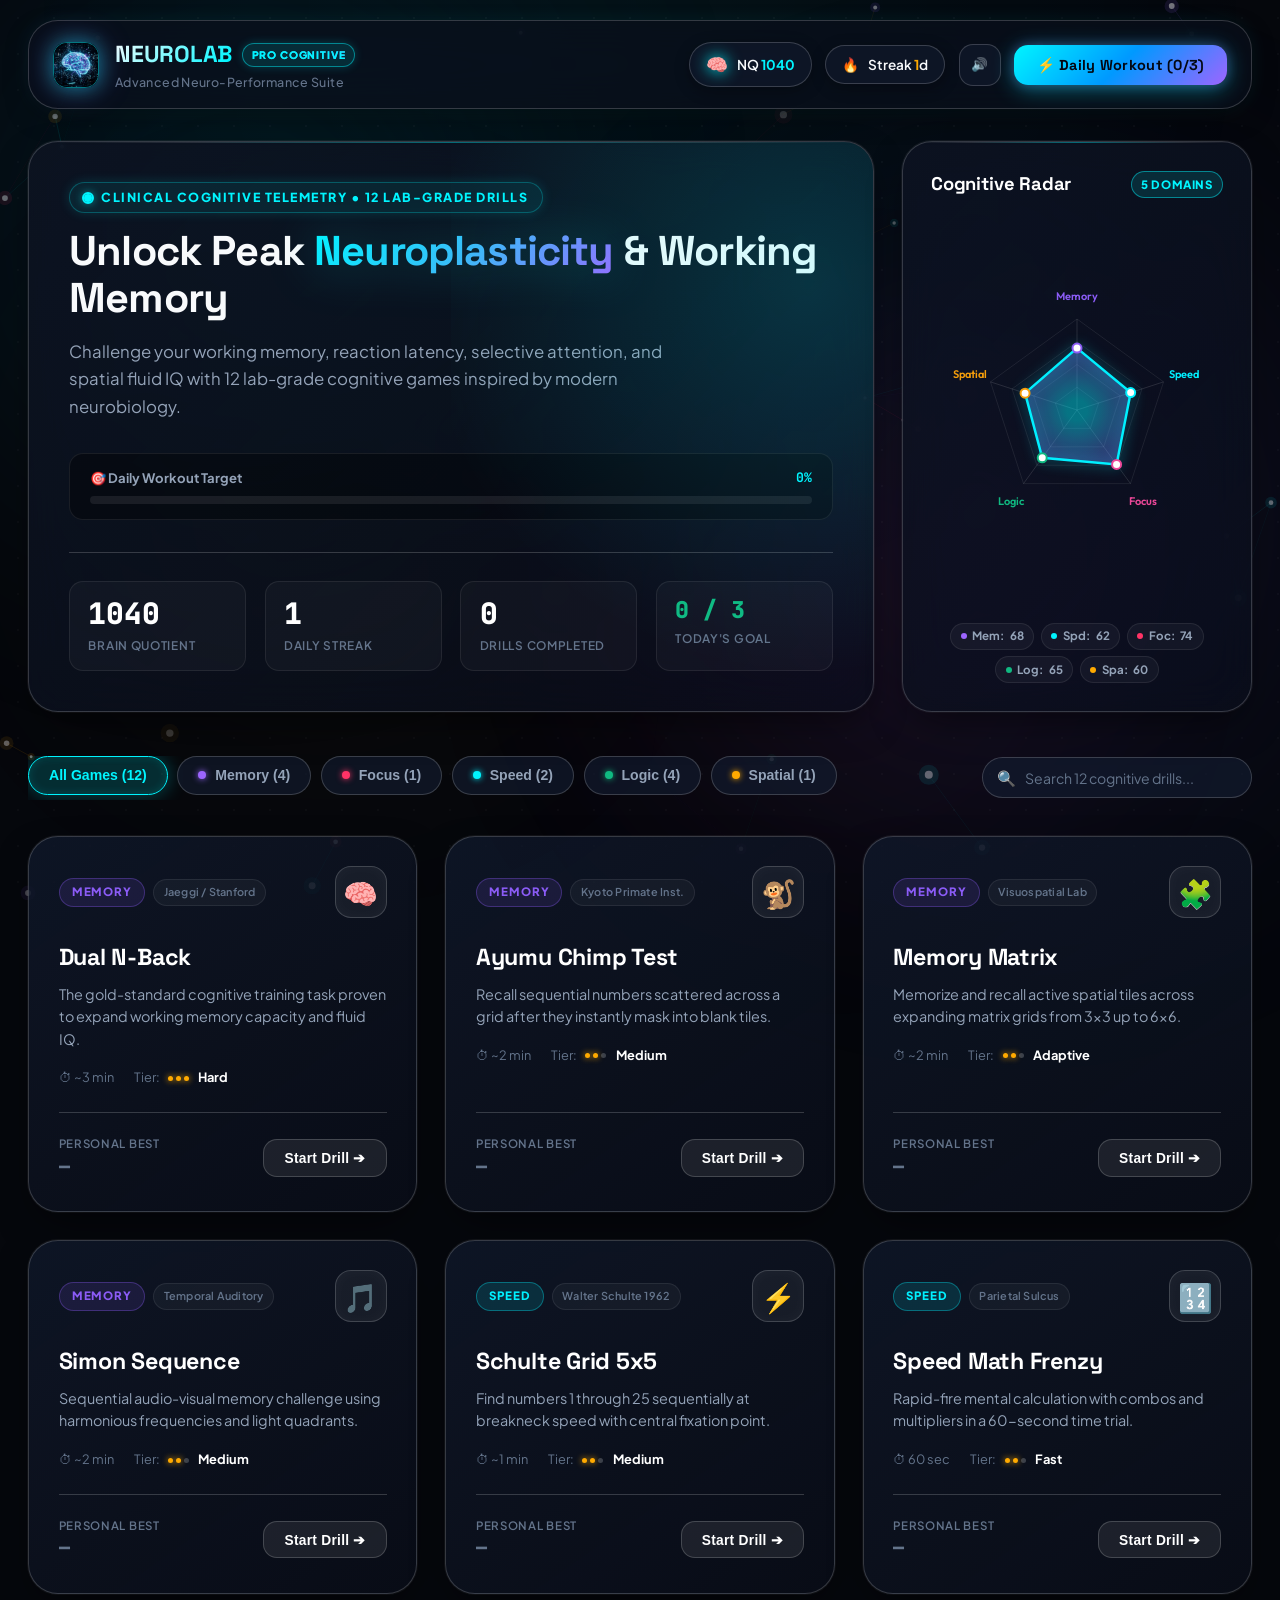
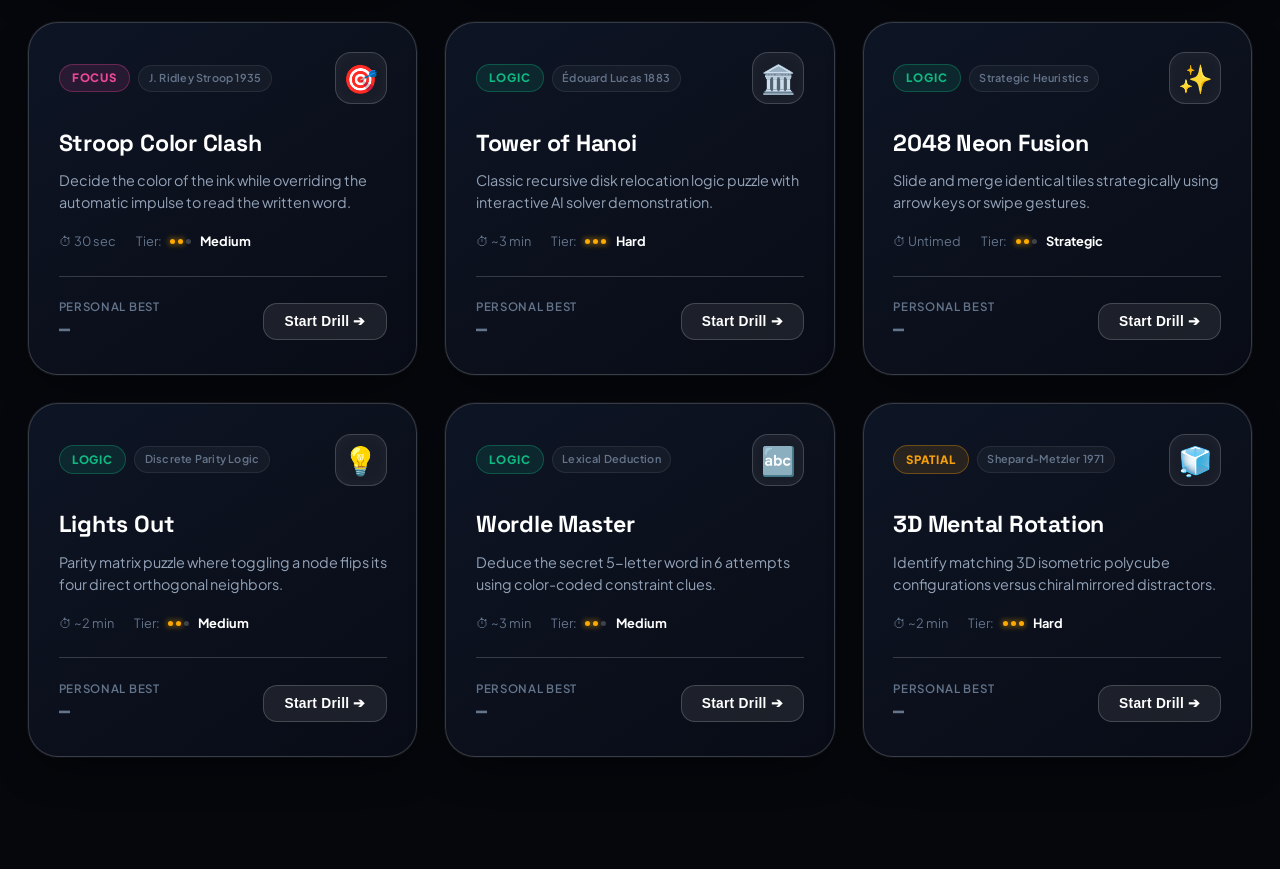
==== index.html @ 2b4da5f7 "Initial commit: NeuroLab Games cognitive training suite Static HTML/CSS/JS suite of 12 lab-grade bra" ====
<!DOCTYPE html>
<html lang="en">
<head>
  <meta charset="UTF-8">
  <meta name="viewport" content="width=device-width, initial-scale=1.0">
  <title>NEUROLAB - Elite Brain Games & Cognitive Training Suite</title>
  <meta name="description" content="Master your cognitive potential with 12 scientifically grounded brain training games: Dual N-Back, Ayumu Chimp Test, Stroop Clash, 2048, Schulte Grid, and 3D Mental Rotation.">
  <meta name="theme-color" content="#05070c">

  <!-- Favicon -->
  <link rel="icon" type="image/jpeg" href="assets/brain-logo.jpg">

  <!-- Google Fonts: Plus Jakarta Sans, Outfit, Space Grotesk, Syne, JetBrains Mono -->
  <link rel="preconnect" href="https://fonts.googleapis.com">
  <link rel="preconnect" href="https://fonts.gstatic.com" crossorigin>
  <link href="https://fonts.googleapis.com/css2?family=JetBrains+Mono:wght@400;500;600;700;800&family=Outfit:wght@300;400;500;600;700;800;900&family=Plus+Jakarta+Sans:wght@300;400;500;600;700;800&family=Space+Grotesk:wght@400;500;600;700;800&family=Syne:wght@700;800&display=swap" rel="stylesheet">

  <!-- Core Stylesheets -->
  <link rel="stylesheet" href="css/main.css">
  <link rel="stylesheet" href="css/components.css">
  <link rel="stylesheet" href="css/games.css">
</head>
<body>

  <!-- Cyber Perspective Grid Texture -->
  <div class="cyber-grid-overlay"></div>

  <!-- Ambient Synaptic Background -->
  <canvas id="particles-canvas"></canvas>
  <div class="ambient-glow ambient-glow-1"></div>
  <div class="ambient-glow ambient-glow-2"></div>
  <div class="ambient-glow ambient-glow-3"></div>
  <div class="ambient-glow ambient-glow-4"></div>

  <!-- Confetti Victory Layer -->
  <canvas id="confetti-canvas"></canvas>

  <div class="app-container">
    <!-- Header -->
    <header class="site-header">
      <div class="brand">
        <div class="brand-logo-wrap">
          <img src="assets/brain-logo.jpg" alt="NeuroLab Logo" class="brand-logo-img">
        </div>
        <div class="brand-text-wrap">
          <div class="brand-title">
            NEUROLAB
            <span class="brand-badge">PRO COGNITIVE</span>
          </div>
          <span class="brand-tagline">Advanced Neuro-Performance Suite</span>
        </div>
      </div>

      <div class="header-actions">
        <div class="header-stat-pill" title="Neuro Quotient (Estimated Cognitive Index)">
          <span class="stat-icon-glow">🧠</span>
          <span>NQ <strong id="header-nq" style="color:var(--cyan-primary)">1040</strong></span>
        </div>

        <div class="header-stat-pill" title="Daily Training Streak">
          <span>🔥</span>
          <span>Streak <strong id="header-streak" style="color:var(--amber-primary)">1</strong>d</span>
        </div>

        <button class="btn-icon" id="btn-sound-toggle" title="Toggle Sound (Mute/Unmute)">
          <span id="sound-icon-glyph">🔊</span>
        </button>

        <button class="btn-primary" id="btn-daily-workout">
          <span>⚡ Daily Workout</span>
        </button>
      </div>
    </header>

    <!-- Main Hero & Cognitive Dashboard -->
    <section class="hero-dashboard" id="hero-section">
      <div class="glass-panel hero-welcome-card">
        <div>
          <div class="hero-kicker">
            <span class="hero-kicker-dot"></span>
            <span>CLINICAL COGNITIVE TELEMETRY • 12 LAB-GRADE DRILLS</span>
          </div>
          <h1 class="hero-title">
            Unlock Peak <span>Neuroplasticity</span> & Working Memory
          </h1>
          <p class="hero-desc">
            Challenge your working memory, reaction latency, selective attention, and spatial fluid IQ with 12 lab-grade cognitive games inspired by modern neurobiology.
          </p>

          <!-- Daily Goal Progress Gauge -->
          <div class="hero-goal-bar-wrap">
            <div class="hero-goal-bar-header">
              <span style="color:var(--text-secondary); display:flex; align-items:center; gap:0.4rem;">
                <span>🎯 Daily Workout Target</span>
              </span>
              <span id="hero-goal-pct" style="color:var(--cyan-primary); font-family:var(--font-mono);">0%</span>
            </div>
            <div class="hero-goal-bar-track">
              <div class="hero-goal-bar-fill" id="hero-goal-bar-fill"></div>
            </div>
          </div>
        </div>

        <div class="hero-stats-row">
          <div class="hero-stat-item">
            <span class="hero-stat-num" id="hero-nq">1040</span>
            <span class="hero-stat-label">Brain Quotient</span>
          </div>
          <div class="hero-stat-item">
            <span class="hero-stat-num" id="hero-streak">1 <span style="font-size:1.1rem; color:var(--amber-primary)">🔥</span></span>
            <span class="hero-stat-label">Daily Streak</span>
          </div>
          <div class="hero-stat-item">
            <span class="hero-stat-num" id="hero-games-played">0</span>
            <span class="hero-stat-label">Drills Completed</span>
          </div>
          <div class="hero-stat-item">
            <span class="hero-stat-num" id="hero-daily-progress" style="font-size:1.45rem; color:var(--emerald-primary);">0 / 3</span>
            <span class="hero-stat-label">Today's Goal</span>
          </div>
        </div>
      </div>

      <!-- Radar Chart Card -->
      <div class="glass-panel radar-card">
        <div class="radar-header">
          <span class="radar-title">Cognitive Radar</span>
          <span class="radar-badge">5 DOMAINS</span>
        </div>
        <div class="radar-canvas-wrap">
          <canvas id="brain-radar-chart"></canvas>
        </div>
        <div class="radar-chips-row">
          <span class="radar-chip" title="Working Memory"><span class="radar-chip-dot" style="background:var(--cat-memory)"></span>Mem: <strong id="chip-val-memory">60</strong></span>
          <span class="radar-chip" title="Processing Speed"><span class="radar-chip-dot" style="background:var(--cat-speed)"></span>Spd: <strong id="chip-val-speed">60</strong></span>
          <span class="radar-chip" title="Executive Focus"><span class="radar-chip-dot" style="background:var(--cat-focus)"></span>Foc: <strong id="chip-val-focus">60</strong></span>
          <span class="radar-chip" title="Problem Solving"><span class="radar-chip-dot" style="background:var(--cat-logic)"></span>Log: <strong id="chip-val-logic">60</strong></span>
          <span class="radar-chip" title="3D Spatial IQ"><span class="radar-chip-dot" style="background:var(--cat-spatial)"></span>Spa: <strong id="chip-val-spatial">60</strong></span>
        </div>
      </div>
    </section>

    <!-- Category Filter Tabs & Search Bar -->
    <section class="filter-section" id="filter-section">
      <div class="category-tabs">
        <button class="tab-btn active" data-category="all">
          <span>All Games (12)</span>
        </button>
        <button class="tab-btn" data-category="memory">
          <span class="tab-dot memory"></span>
          <span>Memory (4)</span>
        </button>
        <button class="tab-btn" data-category="focus">
          <span class="tab-dot focus"></span>
          <span>Focus (1)</span>
        </button>
        <button class="tab-btn" data-category="speed">
          <span class="tab-dot speed"></span>
          <span>Speed (2)</span>
        </button>
        <button class="tab-btn" data-category="logic">
          <span class="tab-dot logic"></span>
          <span>Logic (4)</span>
        </button>
        <button class="tab-btn" data-category="spatial">
          <span class="tab-dot spatial"></span>
          <span>Spatial (1)</span>
        </button>
      </div>

      <!-- Instant Search Filter -->
      <div class="search-box-wrap">
        <span class="search-icon-svg">🔍</span>
        <input type="text" id="game-search-input" class="search-input" placeholder="Search 12 cognitive drills..." autocomplete="off">
        <button id="search-clear-btn" class="search-clear-btn" title="Clear Search">✕</button>
      </div>
    </section>

    <!-- Games Grid Catalog Section -->
    <main class="catalog-section" id="catalog-section">
      <div class="games-grid" id="games-grid">
        <!-- Rendered dynamically by app.js -->
      </div>
    </main>

    <!-- Game Arena (Active Play Stage) -->
    <section class="game-arena" id="game-arena">
      <div class="arena-hud">
        <div class="arena-hud-left">
          <button class="btn-arena-hub" id="btn-arena-exit" title="Return to Games Catalog">
            ❮ Hub
          </button>
          <div class="arena-game-info">
            <h2 class="arena-game-title" id="arena-game-title">Game Title</h2>
            <span class="arena-game-cat" id="arena-game-cat">Category</span>
          </div>
        </div>

        <div class="arena-hud-center">
          <div class="hud-stat-box">
            <span class="hud-stat-label">Personal Best</span>
            <span class="hud-stat-val" id="arena-high-score">—</span>
          </div>
        </div>

        <div class="arena-hud-right">
          <button class="btn-icon" id="btn-arena-rules" title="Game Rules & Neuroscience">
            ℹ️
          </button>
          <button class="btn-icon" id="btn-arena-restart" title="Restart Game">
            🔄
          </button>
        </div>
      </div>

      <!-- Interactive Arena Stage Container -->
      <div class="arena-stage" id="arena-stage">
        <!-- Dynamic game engine mounts here -->
      </div>
    </section>
  </div>

  <!-- Rules / Tutorial Modal -->
  <div class="modal-overlay" id="rules-modal">
    <div class="modal-card">
      <button class="modal-close-btn" id="btn-close-rules">✕</button>
      <div class="modal-header">
        <h3 class="modal-title" id="rules-modal-title">Game Instructions</h3>
      </div>
      <div class="modal-body" id="rules-modal-body">
        <!-- Dynamic content inserted by app.js -->
      </div>
      <div class="modal-footer">
        <button class="btn-primary" id="btn-rules-start">Start Drill ➔</button>
      </div>
    </div>
  </div>

  <!-- Victory / Game Summary Modal -->
  <div class="modal-overlay" id="summary-modal">
    <div class="modal-card" style="text-align:center;">
      <div class="modal-header">
        <div style="font-size:3rem; margin-bottom:0.5rem;" id="summary-badge-icon">🎉</div>
        <h3 class="modal-title" id="summary-title">Drill Completed</h3>
        <div id="summary-new-record" style="display:none; color:var(--amber-primary); font-weight:800; font-size:0.95rem; margin-top:0.25rem;">
          🌟 NEW PERSONAL BEST!
        </div>
      </div>

      <div class="modal-body">
        <div style="display:flex; justify-content:center; align-items:baseline; gap:0.5rem; margin:1.5rem 0 0.5rem 0;">
          <span style="font-size:1.1rem; color:var(--text-muted);">Score:</span>
          <span style="font-family:var(--font-mono); font-size:3.2rem; font-weight:800; color:#ffffff;" id="summary-score">0</span>
        </div>
        <div style="font-family:var(--font-display); font-size:1.25rem; color:var(--cyan-primary); font-weight:800; margin-bottom:0.5rem;" id="summary-accuracy">
          100%
        </div>
        <p id="summary-details" style="color:var(--text-secondary); font-size:0.92rem; margin-bottom:1.25rem;"></p>
        <div id="summary-nq-change" style="font-size:0.92rem; color:var(--emerald-primary); font-weight:700;">
          Current NQ: 1040
        </div>
      </div>

      <div class="modal-footer" style="justify-content:center; gap:1.25rem;">
        <button class="btn-secondary" id="btn-summary-replay">Play Again</button>
        <button class="btn-primary" id="btn-summary-next">Back to Hub ➔</button>
      </div>
    </div>
  </div>

  <!-- Toast Notification Layer -->
  <div id="toast-container"></div>

  <!-- Single High Performance Bundle (Audio, Confetti, State, Radar, Particles, 12 Games, App) -->
  <script src="js/neurolab.bundle.js"></script>
</body>
</html>
---- css/main.css ----
/* ==========================================================================
   NEUROLAB - Elite Cognitive Training Suite
   Design System & Core Foundations — Next-Gen Cyber-Bioluminescent Edition
   ========================================================================== */

@import url('https://fonts.googleapis.com/css2?family=Plus+Jakarta+Sans:wght@300;400;500;600;700;800&family=Outfit:wght@300;400;500;600;700;800;900&family=Space+Grotesk:wght@400;500;600;700;800&family=Syne:wght@700;800&family=JetBrains+Mono:wght@400;500;600;700&display=swap');

:root {
  /* Color Palette - Ultra-Deep Obsidian & High-Chroma Bioluminescent Accents */
  --bg-primary: #05070c;
  --bg-secondary: #0a0e17;
  --bg-tertiary: #101624;
  --bg-surface: rgba(13, 19, 33, 0.72);
  --bg-surface-elevated: rgba(19, 28, 48, 0.82);
  --bg-glass: rgba(10, 15, 26, 0.65);
  
  /* Specular & Glass Borders */
  --border-glass: rgba(255, 255, 255, 0.08);
  --border-glass-bright: rgba(255, 255, 255, 0.18);
  --border-glow: rgba(0, 245, 255, 0.35);

  /* Jewel Cognitive Tones */
  --cyan-primary: #00f5ff;
  --cyan-deep: #0088cc;
  --cyan-glow: rgba(0, 245, 255, 0.45);
  --cyan-soft: rgba(0, 245, 255, 0.12);

  --violet-primary: #9d65ff;
  --violet-deep: #6366f1;
  --violet-glow: rgba(157, 101, 255, 0.45);
  --violet-soft: rgba(157, 101, 255, 0.12);

  --emerald-primary: #10b981;
  --emerald-deep: #059669;
  --emerald-glow: rgba(16, 185, 129, 0.45);
  --emerald-soft: rgba(16, 185, 129, 0.12);

  --amber-primary: #ffaa00;
  --amber-deep: #d97706;
  --amber-glow: rgba(255, 170, 0, 0.45);
  --amber-soft: rgba(255, 170, 0, 0.12);

  --rose-primary: #ff3366;
  --rose-deep: #e11d48;
  --rose-glow: rgba(255, 51, 102, 0.45);
  --rose-soft: rgba(255, 51, 102, 0.12);

  --crimson-alert: #ef4444;

  /* Cognitive Categories */
  --cat-memory: #9d65ff;
  --cat-speed: #00f5ff;
  --cat-focus: #ff3366;
  --cat-logic: #10b981;
  --cat-spatial: #ffaa00;

  /* Typography */
  --font-main: 'Plus Jakarta Sans', 'Outfit', -apple-system, BlinkMacSystemFont, sans-serif;
  --font-display: 'Space Grotesk', 'Syne', sans-serif;
  --font-accent: 'Syne', sans-serif;
  --font-mono: 'JetBrains Mono', 'SF Mono', monospace;

  /* Text Colors */
  --text-primary: #f8fafc;
  --text-secondary: #94a3b8;
  --text-muted: #64748b;
  --text-highlight: #ffffff;

  /* Multi-Layer Shadows & Radial Radiance */
  --glow-cyan: 0 0 35px rgba(0, 245, 255, 0.35);
  --glow-violet: 0 0 35px rgba(157, 101, 255, 0.35);
  --glow-rose: 0 0 35px rgba(255, 51, 102, 0.35);
  --shadow-card: 0 16px 40px -12px rgba(0, 0, 0, 0.6), 0 0 0 1px rgba(255, 255, 255, 0.06);
  --shadow-elevated: 0 24px 60px -15px rgba(0, 0, 0, 0.75), 0 0 0 1px rgba(255, 255, 255, 0.1);

  /* Radii */
  --radius-sm: 8px;
  --radius-md: 14px;
  --radius-lg: 22px;
  --radius-xl: 30px;
  --radius-full: 9999px;

  /* Transitions */
  --transition-fast: 0.16s cubic-bezier(0.4, 0, 0.2, 1);
  --transition-smooth: 0.28s cubic-bezier(0.16, 1, 0.3, 1);
  --transition-bounce: 0.4s cubic-bezier(0.34, 1.56, 0.64, 1);
}

/* Base Reset & Smooth Rendering */
*, *::before, *::after {
  box-sizing: border-box;
  margin: 0;
  padding: 0;
  -webkit-font-smoothing: antialiased;
  -moz-osx-font-smoothing: grayscale;
}

html, body {
  width: 100%;
  min-height: 100vh;
  background-color: var(--bg-primary);
  color: var(--text-primary);
  font-family: var(--font-main);
  overflow-x: hidden;
  line-height: 1.55;
  selection-background-color: var(--cyan-primary);
  selection-color: #05070c;
}

::selection {
  background: var(--cyan-primary);
  color: #05070c;
}

/* Cyber Perspective Grid Overlay */
.cyber-grid-overlay {
  position: fixed;
  top: 0;
  left: 0;
  width: 100vw;
  height: 100vh;
  pointer-events: none;
  z-index: 0;
  background-image: 
    radial-gradient(circle at 50% 0%, rgba(0, 245, 255, 0.06) 0%, transparent 60%),
    radial-gradient(circle, rgba(255, 255, 255, 0.035) 1px, transparent 1px);
  background-size: 100% 100%, 36px 36px;
  opacity: 0.85;
}

/* Background Synaptic Particle Canvas */
#particles-canvas {
  position: fixed;
  top: 0;
  left: 0;
  width: 100vw;
  height: 100vh;
  pointer-events: none;
  z-index: 0;
  opacity: 0.55;
}

/* Ambient Radial Glow Gradients with Floating Motion */
.ambient-glow {
  position: fixed;
  border-radius: 50%;
  filter: blur(140px);
  pointer-events: none;
  z-index: 0;
  opacity: 0.22;
  will-change: transform, opacity;
}

.ambient-glow-1 {
  top: -12%;
  left: -8%;
  width: 680px;
  height: 680px;
  background: radial-gradient(circle, var(--cyan-primary), rgba(0, 136, 204, 0.4) 40%, transparent 70%);
  animation: floatOrb1 20s ease-in-out infinite alternate;
}

.ambient-glow-2 {
  bottom: 0%;
  right: -8%;
  width: 750px;
  height: 750px;
  background: radial-gradient(circle, var(--violet-primary), rgba(99, 102, 241, 0.4) 40%, transparent 70%);
  animation: floatOrb2 24s ease-in-out infinite alternate;
}

.ambient-glow-3 {
  top: 40%;
  right: 15%;
  width: 500px;
  height: 500px;
  background: radial-gradient(circle, var(--rose-primary), transparent 70%);
  opacity: 0.14;
  animation: floatOrb3 18s ease-in-out infinite alternate;
}

.ambient-glow-4 {
  bottom: 15%;
  left: 5%;
  width: 520px;
  height: 520px;
  background: radial-gradient(circle, var(--amber-primary), transparent 70%);
  opacity: 0.12;
  animation: floatOrb4 22s ease-in-out infinite alternate;
}

@keyframes floatOrb1 {
  0% { transform: translate(0, 0) scale(1); }
  50% { transform: translate(60px, 40px) scale(1.1); }
  100% { transform: translate(-30px, 70px) scale(0.95); }
}

@keyframes floatOrb2 {
  0% { transform: translate(0, 0) scale(1); }
  50% { transform: translate(-70px, -50px) scale(1.08); }
  100% { transform: translate(40px, -30px) scale(0.92); }
}

@keyframes floatOrb3 {
  0% { transform: translate(0, 0) scale(0.9); }
  100% { transform: translate(-50px, 60px) scale(1.15); }
}

@keyframes floatOrb4 {
  0% { transform: translate(0, 0) scale(1.1); }
  100% { transform: translate(70px, -40px) scale(0.85); }
}

/* Glassmorphism Containers - Multi-layered depth */
.glass-panel {
  background: var(--bg-surface);
  backdrop-filter: blur(20px) saturate(190%);
  -webkit-backdrop-filter: blur(20px) saturate(190%);
  border: 1px solid var(--border-glass);
  box-shadow: var(--shadow-card);
  border-radius: var(--radius-lg);
  position: relative;
  overflow: hidden;
  transition: border-color var(--transition-smooth), box-shadow var(--transition-smooth);
}

.glass-panel::before {
  content: '';
  position: absolute;
  top: 0;
  left: 0;
  right: 0;
  height: 1px;
  background: linear-gradient(90deg, 
    transparent 0%, 
    rgba(255, 255, 255, 0.12) 20%, 
    rgba(0, 245, 255, 0.4) 50%, 
    rgba(255, 255, 255, 0.12) 80%, 
    transparent 100%
  );
  pointer-events: none;
}

/* Common Keyframe Animations */
@keyframes pulseGlow {
  0%, 100% {
    box-shadow: 0 0 15px rgba(0, 245, 255, 0.25), inset 0 0 8px rgba(0, 245, 255, 0.15);
  }
  50% {
    box-shadow: 0 0 35px rgba(0, 245, 255, 0.65), inset 0 0 16px rgba(0, 245, 255, 0.35);
  }
}

@keyframes floatGentle {
  0%, 100% { transform: translateY(0px); }
  50% { transform: translateY(-6px); }
}

@keyframes shakeError {
  0%, 100% { transform: translateX(0); }
  20%, 60% { transform: translateX(-8px); }
  40%, 80% { transform: translateX(8px); }
}

@keyframes scaleSuccess {
  0% { transform: scale(0.92); opacity: 0; }
  60% { transform: scale(1.04); }
  100% { transform: scale(1); opacity: 1; }
}

@keyframes holographicSweep {
  0% { transform: translateX(-150%) rotate(25deg); }
  100% { transform: translateX(250%) rotate(25deg); }
}

@keyframes beaconPing {
  0% { transform: scale(0.95); opacity: 0.8; }
  70% { transform: scale(2.2); opacity: 0; }
  100% { transform: scale(2.2); opacity: 0; }
}

/* Custom Cyber Scrollbar */
::-webkit-scrollbar {
  width: 8px;
  height: 8px;
}

::-webkit-scrollbar-track {
  background: var(--bg-primary);
}

::-webkit-scrollbar-thumb {
  background: rgba(255, 255, 255, 0.14);
  border-radius: var(--radius-full);
  border: 2px solid var(--bg-primary);
}

::-webkit-scrollbar-thumb:hover {
  background: var(--cyan-primary);
  box-shadow: 0 0 12px var(--cyan-primary);
}

/* Confetti Overlay Canvas */
#confetti-canvas {
  position: fixed;
  top: 0;
  left: 0;
  width: 100vw;
  height: 100vh;
  pointer-events: none;
  z-index: 9999;
}
---- css/components.css ----
/* ==========================================================================
   NEUROLAB - Components & Layout Architecture
   High-Aesthetic Cyber-Bioluminescent Glassmorphic Interface
   ========================================================================== */

/* App Container */
.app-container {
  position: relative;
  z-index: 1;
  max-width: 1440px;
  margin: 0 auto;
  padding: 1.25rem 1.75rem 3.5rem 1.75rem;
  display: flex;
  flex-direction: column;
  min-height: 100vh;
}

/* ==========================================================================
   HEADER & NAVIGATION
   ========================================================================== */
.site-header {
  display: flex;
  align-items: center;
  justify-content: space-between;
  padding: 1rem 1.5rem;
  margin-bottom: 2rem;
  border-radius: var(--radius-xl);
  background: rgba(10, 15, 26, 0.75);
  backdrop-filter: blur(24px) saturate(200%);
  -webkit-backdrop-filter: blur(24px) saturate(200%);
  border: 1px solid var(--border-glass-bright);
  box-shadow: 0 10px 30px -10px rgba(0, 0, 0, 0.7), 0 0 20px rgba(0, 245, 255, 0.08);
  position: sticky;
  top: 1rem;
  z-index: 100;
  transition: all var(--transition-smooth);
}

.brand {
  display: flex;
  align-items: center;
  gap: 1rem;
  text-decoration: none;
  cursor: pointer;
}

.brand-logo-wrap {
  position: relative;
  width: 46px;
  height: 46px;
  border-radius: 14px;
  overflow: hidden;
  border: 1px solid var(--cyan-glow);
  box-shadow: 0 0 20px var(--cyan-glow), 0 0 35px rgba(157, 101, 255, 0.3);
  flex-shrink: 0;
  transition: all var(--transition-smooth);
}

.brand-logo-img {
  width: 100%;
  height: 100%;
  object-fit: cover;
  transition: transform var(--transition-smooth);
}

.brand:hover .brand-logo-wrap {
  transform: scale(1.06) rotate(2deg);
  box-shadow: 0 0 28px var(--cyan-primary), 0 0 50px rgba(157, 101, 255, 0.5);
}

.brand:hover .brand-logo-img {
  transform: scale(1.12);
}

.brand-text-wrap {
  display: flex;
  flex-direction: column;
}

.brand-title {
  font-family: var(--font-display);
  font-size: 1.45rem;
  font-weight: 800;
  letter-spacing: -0.01em;
  background: linear-gradient(135deg, #ffffff 0%, var(--cyan-primary) 50%, var(--violet-primary) 100%);
  -webkit-background-clip: text;
  -webkit-text-fill-color: transparent;
  display: flex;
  align-items: center;
  gap: 0.6rem;
}

.brand-badge {
  font-family: var(--font-main);
  font-size: 0.65rem;
  padding: 0.2rem 0.55rem;
  border-radius: var(--radius-full);
  background: rgba(0, 245, 255, 0.12);
  color: var(--cyan-primary);
  border: 1px solid var(--cyan-glow);
  letter-spacing: 0.08em;
  font-weight: 800;
  text-transform: uppercase;
  -webkit-text-fill-color: var(--cyan-primary);
  box-shadow: 0 0 10px rgba(0, 245, 255, 0.2);
}

.brand-tagline {
  font-size: 0.78rem;
  color: var(--text-muted);
  font-weight: 500;
  letter-spacing: 0.03em;
}

/* Header Controls & Stats */
.header-actions {
  display: flex;
  align-items: center;
  gap: 0.85rem;
  flex-wrap: wrap;
}

.header-stat-pill {
  display: flex;
  align-items: center;
  gap: 0.55rem;
  padding: 0.5rem 1rem;
  background: rgba(19, 28, 48, 0.6);
  border: 1px solid var(--border-glass-bright);
  border-radius: var(--radius-full);
  font-size: 0.85rem;
  font-weight: 600;
  box-shadow: 0 4px 15px rgba(0, 0, 0, 0.3);
  transition: all var(--transition-fast);
}

.header-stat-pill:hover {
  background: rgba(26, 38, 66, 0.8);
  border-color: rgba(255, 255, 255, 0.25);
  transform: translateY(-1px);
}

.stat-icon-glow {
  font-size: 1.1rem;
  filter: drop-shadow(0 0 8px var(--cyan-primary));
}

.btn-icon {
  width: 42px;
  height: 42px;
  display: flex;
  align-items: center;
  justify-content: center;
  border-radius: var(--radius-md);
  background: rgba(19, 28, 48, 0.6);
  border: 1px solid var(--border-glass-bright);
  color: var(--text-primary);
  cursor: pointer;
  transition: all var(--transition-fast);
  position: relative;
  overflow: hidden;
}

.btn-icon:hover {
  background: rgba(26, 38, 66, 0.9);
  border-color: var(--cyan-primary);
  color: var(--cyan-primary);
  transform: translateY(-2px);
  box-shadow: 0 0 20px rgba(0, 245, 255, 0.3);
}

/* Primary CTA Button */
.btn-primary {
  display: inline-flex;
  align-items: center;
  gap: 0.6rem;
  padding: 0.68rem 1.4rem;
  background: linear-gradient(135deg, var(--cyan-primary) 0%, #0099ff 50%, var(--violet-primary) 100%);
  color: #030712;
  font-family: var(--font-display);
  font-weight: 800;
  font-size: 0.9rem;
  letter-spacing: 0.02em;
  border: none;
  border-radius: var(--radius-md);
  cursor: pointer;
  transition: all var(--transition-smooth);
  box-shadow: 0 4px 22px rgba(0, 245, 255, 0.4), 0 0 12px rgba(157, 101, 255, 0.3);
  position: relative;
  overflow: hidden;
}

.btn-primary::after {
  content: '';
  position: absolute;
  top: 0;
  left: 0;
  width: 100%;
  height: 100%;
  background: linear-gradient(105deg, transparent 20%, rgba(255, 255, 255, 0.35) 50%, transparent 80%);
  transform: translateX(-100%);
  transition: transform 0.6s ease;
}

.btn-primary:hover {
  transform: translateY(-2px);
  box-shadow: 0 8px 30px rgba(0, 245, 255, 0.65), 0 0 20px rgba(157, 101, 255, 0.45);
  filter: brightness(1.08);
}

.btn-primary:hover::after {
  transform: translateX(100%);
}

.btn-primary:active {
  transform: translateY(0);
}

.btn-secondary {
  display: inline-flex;
  align-items: center;
  gap: 0.6rem;
  padding: 0.65rem 1.3rem;
  background: rgba(22, 32, 54, 0.7);
  color: var(--text-primary);
  border: 1px solid var(--border-glass-bright);
  border-radius: var(--radius-md);
  font-family: var(--font-display);
  font-weight: 700;
  font-size: 0.88rem;
  cursor: pointer;
  transition: all var(--transition-fast);
}

.btn-secondary:hover {
  border-color: rgba(255, 255, 255, 0.35);
  background: rgba(35, 50, 82, 0.9);
  color: #ffffff;
  transform: translateY(-1px);
  box-shadow: 0 6px 20px rgba(0, 0, 0, 0.4);
}

/* ==========================================================================
   HERO & COGNITIVE DASHBOARD (COMMAND DECK)
   ========================================================================== */
.hero-dashboard {
  display: grid;
  grid-template-columns: 1fr 350px;
  gap: 1.75rem;
  margin-bottom: 2.75rem;
}

@media (max-width: 1024px) {
  .hero-dashboard {
    grid-template-columns: 1fr;
  }
}

.hero-welcome-card {
  padding: 2.5rem;
  display: flex;
  flex-direction: column;
  justify-content: space-between;
  background: linear-gradient(135deg, rgba(13, 19, 33, 0.88) 0%, rgba(10, 14, 26, 0.7) 100%);
  position: relative;
  border-radius: var(--radius-xl);
  border: 1px solid var(--border-glass-bright);
}

.hero-welcome-card::after {
  content: '';
  position: absolute;
  top: 0;
  right: 0;
  bottom: 0;
  width: 50%;
  background: radial-gradient(circle at 85% 25%, rgba(0, 245, 255, 0.16), transparent 70%);
  pointer-events: none;
}

.hero-kicker {
  display: inline-flex;
  align-items: center;
  gap: 0.6rem;
  font-size: 0.78rem;
  text-transform: uppercase;
  letter-spacing: 0.12em;
  color: var(--cyan-primary);
  font-weight: 800;
  margin-bottom: 0.85rem;
  padding: 0.3rem 0.85rem;
  border-radius: var(--radius-full);
  background: rgba(0, 245, 255, 0.08);
  border: 1px solid rgba(0, 245, 255, 0.25);
  box-shadow: 0 0 12px rgba(0, 245, 255, 0.15);
}

.hero-kicker-dot {
  width: 8px;
  height: 8px;
  border-radius: 50%;
  background: var(--cyan-primary);
  box-shadow: 0 0 10px var(--cyan-primary);
  position: relative;
}

.hero-kicker-dot::after {
  content: '';
  position: absolute;
  top: -2px;
  left: -2px;
  right: -2px;
  bottom: -2px;
  border-radius: 50%;
  border: 2px solid var(--cyan-primary);
  animation: beaconPing 2s cubic-bezier(0, 0.2, 0.8, 1) infinite;
}

.hero-title {
  font-family: var(--font-display);
  font-size: 2.6rem;
  font-weight: 800;
  line-height: 1.14;
  margin-bottom: 1rem;
  letter-spacing: -0.02em;
}

.hero-title span {
  background: linear-gradient(135deg, var(--cyan-primary) 0%, #38bdf8 50%, var(--violet-primary) 100%);
  -webkit-background-clip: text;
  -webkit-text-fill-color: transparent;
  filter: drop-shadow(0 0 25px rgba(0, 245, 255, 0.3));
}

.hero-desc {
  color: var(--text-secondary);
  font-size: 1.05rem;
  max-width: 650px;
  line-height: 1.65;
  margin-bottom: 2rem;
}

/* Daily Training Progress Gauge */
.hero-goal-bar-wrap {
  margin-bottom: 2rem;
  background: rgba(0, 0, 0, 0.35);
  border: 1px solid var(--border-glass);
  padding: 0.9rem 1.25rem;
  border-radius: var(--radius-md);
  display: flex;
  flex-direction: column;
  gap: 0.5rem;
}

.hero-goal-bar-header {
  display: flex;
  justify-content: space-between;
  align-items: center;
  font-size: 0.82rem;
  font-weight: 700;
}

.hero-goal-bar-track {
  width: 100%;
  height: 8px;
  background: rgba(255, 255, 255, 0.08);
  border-radius: var(--radius-full);
  overflow: hidden;
  position: relative;
}

.hero-goal-bar-fill {
  height: 100%;
  width: 0%;
  background: linear-gradient(90deg, var(--cyan-primary), var(--emerald-primary));
  border-radius: var(--radius-full);
  transition: width 0.6s cubic-bezier(0.16, 1, 0.3, 1);
  box-shadow: 0 0 12px var(--cyan-primary);
}

/* 4 Hero Stat Tiles */
.hero-stats-row {
  display: grid;
  grid-template-columns: repeat(4, 1fr);
  gap: 1.15rem;
  padding-top: 1.75rem;
  border-top: 1px solid var(--border-glass-bright);
}

@media (max-width: 768px) {
  .hero-stats-row {
    grid-template-columns: repeat(2, 1fr);
  }
}

.hero-stat-item {
  display: flex;
  flex-direction: column;
  padding: 0.9rem 1.15rem;
  background: rgba(255, 255, 255, 0.03);
  border: 1px solid var(--border-glass);
  border-radius: var(--radius-md);
  transition: all var(--transition-fast);
}

.hero-stat-item:hover {
  background: rgba(255, 255, 255, 0.06);
  border-color: rgba(0, 245, 255, 0.3);
  transform: translateY(-2px);
}

.hero-stat-num {
  font-family: var(--font-mono);
  font-size: 1.85rem;
  font-weight: 800;
  color: #ffffff;
  display: flex;
  align-items: baseline;
  gap: 0.3rem;
  line-height: 1.2;
}

.hero-stat-label {
  font-size: 0.74rem;
  color: var(--text-muted);
  font-weight: 600;
  text-transform: uppercase;
  letter-spacing: 0.06em;
  margin-top: 0.35rem;
}

/* Radar Chart Card */
.radar-card {
  padding: 1.75rem;
  display: flex;
  flex-direction: column;
  align-items: center;
  justify-content: space-between;
  text-align: center;
  background: linear-gradient(135deg, rgba(13, 19, 33, 0.88) 0%, rgba(10, 14, 26, 0.75) 100%);
  border-radius: var(--radius-xl);
  border: 1px solid var(--border-glass-bright);
  position: relative;
}

.radar-header {
  width: 100%;
  display: flex;
  justify-content: space-between;
  align-items: center;
  margin-bottom: 0.75rem;
}

.radar-title {
  font-family: var(--font-display);
  font-size: 1.15rem;
  font-weight: 800;
  letter-spacing: -0.01em;
  color: #ffffff;
}

.radar-badge {
  font-size: 0.72rem;
  padding: 0.2rem 0.6rem;
  border-radius: var(--radius-full);
  background: rgba(0, 245, 255, 0.12);
  color: var(--cyan-primary);
  border: 1px solid var(--cyan-glow);
  font-weight: 800;
  letter-spacing: 0.05em;
}

.radar-canvas-wrap {
  width: 100%;
  max-width: 290px;
  height: 250px;
  position: relative;
  display: flex;
  align-items: center;
  justify-content: center;
}

#brain-radar-chart {
  width: 100%;
  height: 100%;
}

/* Radar Domain Chips */
.radar-chips-row {
  display: flex;
  flex-wrap: wrap;
  justify-content: center;
  gap: 0.4rem;
  margin-top: 0.85rem;
  width: 100%;
}

.radar-chip {
  font-size: 0.72rem;
  font-weight: 700;
  padding: 0.22rem 0.6rem;
  border-radius: var(--radius-full);
  background: rgba(255, 255, 255, 0.04);
  border: 1px solid var(--border-glass);
  display: inline-flex;
  align-items: center;
  gap: 0.35rem;
  color: var(--text-secondary);
  transition: all var(--transition-fast);
}

.radar-chip:hover {
  background: rgba(255, 255, 255, 0.09);
  border-color: rgba(255, 255, 255, 0.25);
  color: #ffffff;
}

.radar-chip-dot {
  width: 6px;
  height: 6px;
  border-radius: 50%;
}

/* ==========================================================================
   FILTER TABS & INSTANT SEARCH BAR
   ========================================================================== */
.filter-section {
  display: flex;
  align-items: center;
  justify-content: space-between;
  flex-wrap: wrap;
  gap: 1.25rem;
  margin-bottom: 2.25rem;
}

.category-tabs {
  display: flex;
  align-items: center;
  gap: 0.6rem;
  overflow-x: auto;
  padding-bottom: 0.3rem;
  scrollbar-width: none;
}

.category-tabs::-webkit-scrollbar {
  display: none;
}

.tab-btn {
  display: inline-flex;
  align-items: center;
  gap: 0.55rem;
  padding: 0.65rem 1.25rem;
  border-radius: var(--radius-full);
  background: rgba(19, 28, 48, 0.65);
  border: 1px solid var(--border-glass-bright);
  color: var(--text-secondary);
  font-size: 0.88rem;
  font-weight: 700;
  cursor: pointer;
  transition: all var(--transition-fast);
  white-space: nowrap;
}

.tab-btn:hover {
  color: var(--text-primary);
  background: rgba(28, 42, 70, 0.85);
  border-color: rgba(255, 255, 255, 0.25);
  transform: translateY(-1px);
}

.tab-btn.active {
  background: rgba(0, 245, 255, 0.16);
  border-color: var(--cyan-primary);
  color: var(--cyan-primary);
  box-shadow: 0 0 20px rgba(0, 245, 255, 0.3), inset 0 0 10px rgba(0, 245, 255, 0.15);
}

.tab-btn[data-category="memory"].active {
  background: rgba(157, 101, 255, 0.18);
  border-color: var(--violet-primary);
  color: var(--violet-primary);
  box-shadow: 0 0 20px rgba(157, 101, 255, 0.35);
}

.tab-btn[data-category="speed"].active {
  background: rgba(0, 245, 255, 0.18);
  border-color: var(--cyan-primary);
  color: var(--cyan-primary);
  box-shadow: 0 0 20px rgba(0, 245, 255, 0.35);
}

.tab-btn[data-category="focus"].active {
  background: rgba(255, 51, 102, 0.18);
  border-color: var(--rose-primary);
  color: var(--rose-primary);
  box-shadow: 0 0 20px rgba(255, 51, 102, 0.35);
}

.tab-btn[data-category="logic"].active {
  background: rgba(16, 185, 129, 0.18);
  border-color: var(--emerald-primary);
  color: var(--emerald-primary);
  box-shadow: 0 0 20px rgba(16, 185, 129, 0.35);
}

.tab-btn[data-category="spatial"].active {
  background: rgba(255, 170, 0, 0.18);
  border-color: var(--amber-primary);
  color: var(--amber-primary);
  box-shadow: 0 0 20px rgba(255, 170, 0, 0.35);
}

.tab-dot {
  width: 8px;
  height: 8px;
  border-radius: 50%;
  box-shadow: 0 0 6px currentColor;
}

.tab-dot.memory { background: var(--cat-memory); color: var(--cat-memory); }
.tab-dot.speed { background: var(--cat-speed); color: var(--cat-speed); }
.tab-dot.focus { background: var(--cat-focus); color: var(--cat-focus); }
.tab-dot.logic { background: var(--cat-logic); color: var(--cat-logic); }
.tab-dot.spatial { background: var(--cat-spatial); color: var(--cat-spatial); }

/* Search Input Box */
.search-box-wrap {
  display: flex;
  align-items: center;
  position: relative;
  min-width: 270px;
}

.search-input {
  width: 100%;
  padding: 0.65rem 2.4rem 0.65rem 2.6rem;
  background: rgba(19, 28, 48, 0.65);
  border: 1px solid var(--border-glass-bright);
  border-radius: var(--radius-full);
  color: #ffffff;
  font-family: var(--font-main);
  font-size: 0.88rem;
  outline: none;
  transition: all var(--transition-fast);
}

.search-input::placeholder {
  color: var(--text-muted);
}

.search-input:focus {
  background: rgba(26, 38, 66, 0.95);
  border-color: var(--cyan-primary);
  box-shadow: 0 0 20px rgba(0, 245, 255, 0.3);
}

.search-icon-svg {
  position: absolute;
  left: 0.95rem;
  color: var(--text-muted);
  pointer-events: none;
  font-size: 0.95rem;
}

.search-clear-btn {
  position: absolute;
  right: 0.85rem;
  background: none;
  border: none;
  color: var(--text-muted);
  cursor: pointer;
  font-size: 0.85rem;
  display: none;
  align-items: center;
  justify-content: center;
}

.search-clear-btn:hover {
  color: #ffffff;
}

/* ==========================================================================
   GAME GRID & CARTRIDGE CARDS (CORE ATTRACTION)
   ========================================================================== */
.games-grid {
  display: grid;
  grid-template-columns: repeat(auto-fill, minmax(330px, 1fr));
  gap: 1.75rem;
  margin-bottom: 3.5rem;
}

.game-card {
  display: flex;
  flex-direction: column;
  justify-content: space-between;
  padding: 1.85rem;
  border-radius: var(--radius-xl);
  background: linear-gradient(145deg, rgba(16, 24, 42, 0.82) 0%, rgba(10, 15, 26, 0.72) 100%);
  border: 1px solid var(--border-glass-bright);
  transition: all var(--transition-smooth);
  cursor: pointer;
  position: relative;
  overflow: hidden;
  box-shadow: var(--shadow-card);
}

/* Holographic Sheen Sweep across Card on Hover */
.game-card::before {
  content: '';
  position: absolute;
  top: 0;
  left: 0;
  width: 100%;
  height: 100%;
  background: linear-gradient(115deg, 
    transparent 35%, 
    rgba(255, 255, 255, 0.08) 45%, 
    rgba(255, 255, 255, 0.16) 50%, 
    rgba(255, 255, 255, 0.08) 55%, 
    transparent 65%
  );
  transform: translateX(-150%);
  transition: transform 0.75s ease;
  pointer-events: none;
  z-index: 2;
}

.game-card::after {
  content: '';
  position: absolute;
  top: 0;
  left: 0;
  right: 0;
  bottom: 0;
  border-radius: inherit;
  box-shadow: inset 0 0 0 1px transparent;
  pointer-events: none;
  transition: box-shadow var(--transition-smooth);
}

.game-card:hover {
  transform: translateY(-8px) scale(1.015);
  background: linear-gradient(145deg, rgba(22, 33, 58, 0.95) 0%, rgba(13, 20, 36, 0.85) 100%);
  box-shadow: 0 24px 50px -10px rgba(0, 0, 0, 0.75), 0 0 35px var(--card-glow, rgba(0, 245, 255, 0.25));
  border-color: var(--card-border, var(--cyan-primary));
}

.game-card:hover::before {
  transform: translateX(150%);
}

.game-card-top {
  display: flex;
  align-items: center;
  justify-content: space-between;
  margin-bottom: 1.35rem;
}

.card-tags-group {
  display: flex;
  align-items: center;
  gap: 0.5rem;
  flex-wrap: wrap;
}

.card-category-tag {
  display: inline-flex;
  align-items: center;
  gap: 0.35rem;
  font-size: 0.72rem;
  font-weight: 800;
  text-transform: uppercase;
  letter-spacing: 0.08em;
  padding: 0.28rem 0.75rem;
  border-radius: var(--radius-full);
}

.card-science-tag {
  font-size: 0.68rem;
  font-weight: 600;
  color: var(--text-muted);
  background: rgba(255, 255, 255, 0.04);
  border: 1px solid var(--border-glass);
  padding: 0.25rem 0.6rem;
  border-radius: var(--radius-full);
  letter-spacing: 0.02em;
}

.card-icon-wrap {
  width: 52px;
  height: 52px;
  border-radius: 16px;
  display: flex;
  align-items: center;
  justify-content: center;
  font-size: 1.75rem;
  background: rgba(255, 255, 255, 0.05);
  border: 1px solid var(--border-glass-bright);
  box-shadow: inset 0 0 15px rgba(255, 255, 255, 0.03);
  transition: transform var(--transition-smooth), box-shadow var(--transition-smooth);
}

.game-card:hover .card-icon-wrap {
  transform: scale(1.1) rotate(4deg);
  box-shadow: 0 0 20px var(--card-glow, var(--cyan-primary));
  border-color: var(--card-border, var(--cyan-primary));
}

.game-card-content {
  margin-bottom: 1.5rem;
}

.game-title {
  font-family: var(--font-display);
  font-size: 1.45rem;
  font-weight: 800;
  margin-bottom: 0.45rem;
  color: #ffffff;
  letter-spacing: -0.01em;
  transition: color var(--transition-fast);
}

.game-card:hover .game-title {
  color: var(--card-accent, var(--cyan-primary));
}

.game-desc {
  font-size: 0.9rem;
  color: var(--text-secondary);
  line-height: 1.55;
  margin-bottom: 1.15rem;
}

.game-meta-row {
  display: flex;
  align-items: center;
  gap: 1.25rem;
  font-size: 0.8rem;
  color: var(--text-muted);
}

.game-meta-item {
  display: flex;
  align-items: center;
  gap: 0.4rem;
}

.difficulty-pips {
  display: inline-flex;
  gap: 3px;
  align-items: center;
}

.pip {
  width: 5px;
  height: 5px;
  border-radius: 50%;
  background: rgba(255, 255, 255, 0.2);
}

.pip.filled {
  background: var(--amber-primary);
  box-shadow: 0 0 6px var(--amber-primary);
}

.game-card-footer {
  display: flex;
  align-items: center;
  justify-content: space-between;
  padding-top: 1.35rem;
  border-top: 1px solid var(--border-glass-bright);
}

.high-score-wrap {
  display: flex;
  flex-direction: column;
}

.high-score-label {
  font-size: 0.72rem;
  color: var(--text-muted);
  text-transform: uppercase;
  letter-spacing: 0.06em;
  font-weight: 600;
}

.high-score-val {
  font-family: var(--font-mono);
  font-size: 1.15rem;
  font-weight: 800;
  color: var(--text-primary);
}

.btn-card-play {
  display: inline-flex;
  align-items: center;
  gap: 0.45rem;
  padding: 0.6rem 1.25rem;
  border-radius: var(--radius-md);
  background: rgba(255, 255, 255, 0.08);
  border: 1px solid var(--border-glass-bright);
  color: #ffffff;
  font-size: 0.86rem;
  font-weight: 800;
  letter-spacing: 0.02em;
  transition: all var(--transition-fast);
}

.game-card:hover .btn-card-play {
  background: var(--card-accent, var(--cyan-primary));
  color: #030712;
  border-color: transparent;
  box-shadow: 0 0 22px var(--card-accent, var(--cyan-primary));
  transform: translateX(2px);
}

/* ==========================================================================
   GAME ARENA (FULLSCREEN / ACTIVE STAGE HUD)
   ========================================================================== */
#game-arena {
  display: none;
  flex-direction: column;
  width: 100%;
  animation: scaleSuccess 0.35s ease forwards;
}

#game-arena.active {
  display: flex;
}

.arena-hud {
  display: flex;
  align-items: center;
  justify-content: space-between;
  padding: 1.25rem 2rem;
  margin-bottom: 1.75rem;
  border-radius: var(--radius-xl);
  background: rgba(13, 19, 33, 0.85);
  backdrop-filter: blur(24px) saturate(200%);
  -webkit-backdrop-filter: blur(24px) saturate(200%);
  border: 1px solid var(--border-glass-bright);
  box-shadow: 0 16px 40px -10px rgba(0, 0, 0, 0.7);
  flex-wrap: wrap;
  gap: 1.25rem;
  position: relative;
}

.arena-hud::before {
  content: '';
  position: absolute;
  top: 0;
  left: 0;
  right: 0;
  height: 1px;
  background: linear-gradient(90deg, transparent, rgba(0, 245, 255, 0.5), transparent);
}

.arena-hud-left {
  display: flex;
  align-items: center;
  gap: 1.25rem;
}

.btn-arena-hub {
  display: inline-flex;
  align-items: center;
  gap: 0.5rem;
  padding: 0.55rem 1.15rem;
  border-radius: var(--radius-md);
  background: rgba(255, 255, 255, 0.06);
  border: 1px solid var(--border-glass-bright);
  color: #ffffff;
  font-size: 0.88rem;
  font-weight: 700;
  cursor: pointer;
  transition: all var(--transition-fast);
}

.btn-arena-hub:hover {
  background: rgba(0, 245, 255, 0.15);
  border-color: var(--cyan-primary);
  color: var(--cyan-primary);
  box-shadow: 0 0 16px rgba(0, 245, 255, 0.3);
  transform: translateX(-2px);
}

.arena-game-info {
  display: flex;
  flex-direction: column;
}

.arena-game-title {
  font-family: var(--font-display);
  font-size: 1.55rem;
  font-weight: 800;
  color: #ffffff;
  letter-spacing: -0.01em;
}

.arena-game-cat {
  font-size: 0.76rem;
  color: var(--cyan-primary);
  text-transform: uppercase;
  letter-spacing: 0.08em;
  font-weight: 800;
}

.arena-hud-center {
  display: flex;
  align-items: center;
  gap: 1.5rem;
}

.hud-stat-box {
  display: flex;
  flex-direction: column;
  align-items: center;
  padding: 0.45rem 1.4rem;
  background: rgba(0, 0, 0, 0.4);
  border: 1px solid var(--border-glass-bright);
  border-radius: var(--radius-md);
  min-width: 100px;
  box-shadow: inset 0 0 15px rgba(0, 0, 0, 0.4);
}

.hud-stat-label {
  font-size: 0.68rem;
  color: var(--text-muted);
  text-transform: uppercase;
  letter-spacing: 0.08em;
  font-weight: 700;
}

.hud-stat-val {
  font-family: var(--font-mono);
  font-size: 1.45rem;
  font-weight: 800;
  color: #ffffff;
}

.arena-hud-right {
  display: flex;
  align-items: center;
  gap: 0.75rem;
}

/* Arena Stage (The Playfield Container) */
.arena-stage {
  min-height: 600px;
  display: flex;
  align-items: center;
  justify-content: center;
  padding: 3rem 2rem;
  border-radius: var(--radius-xl);
  background: linear-gradient(135deg, rgba(13, 19, 33, 0.82) 0%, rgba(9, 13, 23, 0.75) 100%);
  border: 1px solid var(--border-glass-bright);
  box-shadow: var(--shadow-elevated), inset 0 0 60px rgba(0, 0, 0, 0.5);
  position: relative;
  overflow: hidden;
}

/* Cyber Corner Accents for Arena Stage */
.arena-stage::before {
  content: '';
  position: absolute;
  top: 16px;
  left: 16px;
  width: 24px;
  height: 24px;
  border-top: 2px solid var(--cyan-primary);
  border-left: 2px solid var(--cyan-primary);
  opacity: 0.6;
}

.arena-stage::after {
  content: '';
  position: absolute;
  bottom: 16px;
  right: 16px;
  width: 24px;
  height: 24px;
  border-bottom: 2px solid var(--cyan-primary);
  border-right: 2px solid var(--cyan-primary);
  opacity: 0.6;
}

/* ==========================================================================
   MODALS (RULES & VICTORY RECAP)
   ========================================================================== */
.modal-overlay {
  position: fixed;
  top: 0;
  left: 0;
  right: 0;
  bottom: 0;
  background: rgba(3, 5, 10, 0.88);
  backdrop-filter: blur(16px);
  -webkit-backdrop-filter: blur(16px);
  display: flex;
  align-items: center;
  justify-content: center;
  padding: 1.5rem;
  z-index: 1000;
  opacity: 0;
  visibility: hidden;
  transition: all var(--transition-smooth);
}

.modal-overlay.active {
  opacity: 1;
  visibility: visible;
}

.modal-card {
  width: 100%;
  max-width: 600px;
  background: linear-gradient(145deg, rgba(19, 28, 48, 0.98) 0%, rgba(10, 15, 26, 0.95) 100%);
  border: 1px solid rgba(255, 255, 255, 0.18);
  border-radius: var(--radius-xl);
  padding: 2.5rem;
  position: relative;
  box-shadow: 0 30px 80px rgba(0, 0, 0, 0.85), 0 0 45px rgba(0, 245, 255, 0.25);
  transform: translateY(20px) scale(0.96);
  transition: all var(--transition-smooth);
}

.modal-overlay.active .modal-card {
  transform: translateY(0) scale(1);
}

.modal-close-btn {
  position: absolute;
  top: 1.35rem;
  right: 1.35rem;
  width: 38px;
  height: 38px;
  border-radius: 50%;
  background: rgba(255, 255, 255, 0.08);
  border: 1px solid var(--border-glass);
  color: var(--text-muted);
  cursor: pointer;
  display: flex;
  align-items: center;
  justify-content: center;
  font-size: 1.15rem;
  transition: all var(--transition-fast);
}

.modal-close-btn:hover {
  background: rgba(255, 51, 102, 0.2);
  border-color: var(--rose-primary);
  color: #ffffff;
  transform: scale(1.08);
}

.modal-header {
  margin-bottom: 1.5rem;
}

.modal-title {
  font-family: var(--font-display);
  font-size: 1.85rem;
  font-weight: 800;
  margin-bottom: 0.4rem;
  color: #ffffff;
  letter-spacing: -0.01em;
}

.modal-body {
  color: var(--text-secondary);
  font-size: 0.98rem;
  line-height: 1.65;
  margin-bottom: 2rem;
}

.modal-neuro-callout {
  padding: 1.15rem 1.35rem;
  border-radius: var(--radius-md);
  background: rgba(157, 101, 255, 0.12);
  border: 1px solid rgba(157, 101, 255, 0.35);
  box-shadow: 0 0 20px rgba(157, 101, 255, 0.15);
  margin: 1.35rem 0;
}

.modal-neuro-callout strong {
  color: var(--violet-primary);
  display: block;
  margin-bottom: 0.3rem;
  font-size: 0.85rem;
  text-transform: uppercase;
  letter-spacing: 0.06em;
}

.modal-footer {
  display: flex;
  justify-content: flex-end;
  gap: 1rem;
}

/* Toast System */
#toast-container {
  position: fixed;
  bottom: 2.25rem;
  right: 2.25rem;
  display: flex;
  flex-direction: column;
  gap: 0.85rem;
  z-index: 9999;
}

.toast {
  padding: 0.95rem 1.65rem;
  border-radius: var(--radius-md);
  background: rgba(19, 28, 48, 0.95);
  border: 1px solid var(--border-glow);
  box-shadow: 0 15px 40px rgba(0, 0, 0, 0.7), 0 0 25px rgba(0, 245, 255, 0.3);
  font-size: 0.92rem;
  font-weight: 700;
  display: flex;
  align-items: center;
  gap: 0.85rem;
  animation: scaleSuccess 0.25s ease forwards;
  backdrop-filter: blur(16px);
}
---- css/games.css ----
/* ==========================================================================
   NEUROLAB - Game Specific Visuals & Interactive Stages
   High-Fidelity Cyber-Bioluminescent Aesthetics
   ========================================================================== */

/* Universal Game Wrapper */
.game-stage-wrapper {
  width: 100%;
  max-width: 820px;
  display: flex;
  flex-direction: column;
  align-items: center;
  justify-content: center;
  margin: 0 auto;
}

/* ==========================================================================
   1. DUAL N-BACK
   ========================================================================== */
.nback-container {
  display: flex;
  flex-direction: column;
  align-items: center;
  gap: 2.25rem;
  width: 100%;
}

.nback-status-pill {
  display: flex;
  align-items: center;
  gap: 1.5rem;
  padding: 0.75rem 1.85rem;
  background: rgba(19, 28, 48, 0.75);
  border: 1px solid var(--border-glass-bright);
  border-radius: var(--radius-full);
  font-size: 1rem;
  box-shadow: 0 8px 24px rgba(0, 0, 0, 0.4), 0 0 15px rgba(157, 101, 255, 0.15);
}

.nback-audio-indicator {
  display: inline-flex;
  align-items: center;
  gap: 0.6rem;
  color: var(--violet-primary);
  font-weight: 800;
  font-family: var(--font-mono);
  text-shadow: 0 0 12px var(--violet-glow);
}

.nback-grid {
  display: grid;
  grid-template-columns: repeat(3, 110px);
  grid-template-rows: repeat(3, 110px);
  gap: 14px;
  padding: 20px;
  background: rgba(8, 12, 20, 0.88);
  border: 2px solid var(--border-glass-bright);
  border-radius: var(--radius-xl);
  box-shadow: 0 20px 50px rgba(0, 0, 0, 0.6), inset 0 0 40px rgba(0, 0, 0, 0.8);
}

.nback-cell {
  background: rgba(255, 255, 255, 0.04);
  border: 1px solid var(--border-glass);
  border-radius: var(--radius-md);
  transition: all 0.18s cubic-bezier(0.16, 1, 0.3, 1);
  position: relative;
}

.nback-cell.active {
  background: radial-gradient(circle, #ffffff 10%, #00f5ff 40%, #0077cc 100%) !important;
  border-color: #ffffff !important;
  box-shadow: 0 0 40px var(--cyan-primary), 0 0 80px rgba(0, 245, 255, 0.6), inset 0 0 20px #ffffff;
  transform: scale(0.96);
  z-index: 5;
}

.nback-controls {
  display: flex;
  gap: 1.75rem;
  width: 100%;
  max-width: 480px;
}

.btn-nback-match {
  flex: 1;
  display: flex;
  flex-direction: column;
  align-items: center;
  justify-content: center;
  padding: 1.25rem 1rem;
  border-radius: var(--radius-lg);
  background: rgba(19, 28, 48, 0.7);
  border: 2px solid var(--border-glass-bright);
  color: #ffffff;
  cursor: pointer;
  transition: all var(--transition-fast);
  user-select: none;
  font-family: var(--font-display);
  font-weight: 800;
  font-size: 1.05rem;
}

.btn-nback-match.active-press {
  transform: scale(0.95);
  border-color: var(--cyan-primary);
  background: rgba(0, 245, 255, 0.25);
  box-shadow: 0 0 25px var(--cyan-glow);
}

.btn-nback-match.visual:hover {
  border-color: var(--cyan-primary);
  box-shadow: 0 0 25px var(--cyan-glow);
  transform: translateY(-2px);
}

.btn-nback-match.audio:hover {
  border-color: var(--violet-primary);
  box-shadow: 0 0 25px var(--violet-glow);
  transform: translateY(-2px);
}

.nback-key-hint {
  font-size: 0.74rem;
  color: var(--text-muted);
  text-transform: uppercase;
  margin-top: 0.35rem;
  letter-spacing: 0.08em;
  font-weight: 700;
}

/* ==========================================================================
   2. CHIMP MEMORY TEST (AYUMU)
   ========================================================================== */
.chimp-container {
  display: flex;
  flex-direction: column;
  align-items: center;
  gap: 1.75rem;
  width: 100%;
}

.chimp-hud {
  display: flex;
  align-items: center;
  justify-content: space-between;
  width: 100%;
  max-width: 620px;
  padding: 0.85rem 1.75rem;
  background: rgba(19, 28, 48, 0.75);
  border: 1px solid var(--border-glass-bright);
  border-radius: var(--radius-full);
  box-shadow: 0 8px 24px rgba(0, 0, 0, 0.4);
}

.chimp-strikes {
  display: flex;
  gap: 0.6rem;
}

.strike-dot {
  width: 16px;
  height: 16px;
  border-radius: 50%;
  background: rgba(255, 255, 255, 0.12);
  border: 1px solid var(--border-glass);
  transition: all var(--transition-fast);
}

.strike-dot.filled {
  background: var(--crimson-alert);
  box-shadow: 0 0 15px var(--crimson-alert), 0 0 30px rgba(239, 68, 68, 0.6);
}

.chimp-board {
  display: grid;
  grid-template-columns: repeat(8, 58px);
  grid-template-rows: repeat(5, 58px);
  gap: 12px;
  padding: 22px;
  background: rgba(8, 12, 20, 0.92);
  border: 2px solid var(--border-glass-bright);
  border-radius: var(--radius-xl);
  box-shadow: 0 20px 50px rgba(0, 0, 0, 0.7), inset 0 0 40px rgba(0, 0, 0, 0.8);
  user-select: none;
}

@media (max-width: 640px) {
  .chimp-board {
    grid-template-columns: repeat(8, 40px);
    grid-template-rows: repeat(5, 40px);
    gap: 7px;
    padding: 12px;
  }
}

.chimp-cell {
  position: relative;
  display: flex;
  align-items: center;
  justify-content: center;
  border-radius: var(--radius-md);
  background: transparent;
  transition: all var(--transition-fast);
}

.chimp-tile {
  width: 100%;
  height: 100%;
  border-radius: var(--radius-md);
  background: linear-gradient(135deg, rgba(30, 45, 75, 0.95), rgba(15, 24, 44, 0.95));
  border: 1.5px solid rgba(0, 245, 255, 0.45);
  box-shadow: 0 6px 16px rgba(0, 0, 0, 0.5), inset 0 1px 0 rgba(255, 255, 255, 0.2);
  display: flex;
  align-items: center;
  justify-content: center;
  font-family: var(--font-display);
  font-size: 1.55rem;
  font-weight: 800;
  color: #ffffff;
  cursor: pointer;
  transition: transform var(--transition-fast), background var(--transition-fast), border-color var(--transition-fast), box-shadow var(--transition-fast);
}

.chimp-tile:hover {
  transform: scale(1.08);
  border-color: var(--cyan-primary);
  box-shadow: 0 0 25px var(--cyan-glow);
}

.chimp-tile.masked {
  color: transparent !important;
  background: linear-gradient(135deg, rgba(255, 255, 255, 0.85) 0%, rgba(200, 220, 245, 0.75) 100%) !important;
  border-color: #ffffff !important;
  box-shadow: 0 4px 20px rgba(255, 255, 255, 0.35), inset 0 0 10px rgba(0, 245, 255, 0.4);
}

.chimp-tile.correct {
  background: rgba(16, 185, 129, 0.25) !important;
  border-color: var(--emerald-primary) !important;
  color: var(--emerald-primary) !important;
  pointer-events: none;
  opacity: 0.35;
}

.chimp-tile.wrong {
  background: rgba(239, 68, 68, 0.45) !important;
  border-color: var(--crimson-alert) !important;
  color: #ffffff !important;
  animation: shakeError 0.4s ease;
  box-shadow: 0 0 25px var(--crimson-alert);
}

/* ==========================================================================
   3. STROOP COLOR CLASH
   ========================================================================== */
.stroop-container {
  display: flex;
  flex-direction: column;
  align-items: center;
  gap: 2.75rem;
  width: 100%;
}

.stroop-card {
  width: 100%;
  max-width: 520px;
  height: 230px;
  background: linear-gradient(145deg, rgba(19, 28, 48, 0.9) 0%, rgba(10, 15, 26, 0.85) 100%);
  border: 2px solid var(--border-glass-bright);
  border-radius: var(--radius-xl);
  display: flex;
  flex-direction: column;
  align-items: center;
  justify-content: center;
  box-shadow: 0 20px 50px rgba(0, 0, 0, 0.6), inset 0 0 40px rgba(0, 0, 0, 0.5);
  position: relative;
  overflow: hidden;
}

.stroop-word {
  font-family: var(--font-display);
  font-size: 4rem;
  font-weight: 900;
  letter-spacing: 0.06em;
  text-transform: uppercase;
  transition: transform 0.15s ease;
  user-select: none;
  filter: drop-shadow(0 0 30px currentColor);
}

.stroop-instruction {
  position: absolute;
  top: 1.25rem;
  font-size: 0.8rem;
  text-transform: uppercase;
  letter-spacing: 0.1em;
  color: var(--text-muted);
  font-weight: 700;
}

.stroop-options {
  display: grid;
  grid-template-columns: repeat(2, 1fr);
  gap: 1.35rem;
  width: 100%;
  max-width: 520px;
}

.btn-stroop-color {
  padding: 1.35rem;
  border-radius: var(--radius-lg);
  border: 2px solid var(--border-glass-bright);
  background: rgba(19, 28, 48, 0.7);
  color: #ffffff;
  font-family: var(--font-display);
  font-size: 1.2rem;
  font-weight: 800;
  cursor: pointer;
  transition: all var(--transition-fast);
  text-transform: uppercase;
  letter-spacing: 0.06em;
}

.btn-stroop-color:hover {
  transform: translateY(-4px);
  filter: brightness(1.2);
  box-shadow: 0 10px 30px rgba(0, 0, 0, 0.5), 0 0 25px currentColor;
}

/* ==========================================================================
   4. SCHULTE GRID (5x5)
   ========================================================================== */
.schulte-container {
  display: flex;
  flex-direction: column;
  align-items: center;
  gap: 1.75rem;
  width: 100%;
}

.schulte-target-banner {
  display: flex;
  align-items: center;
  gap: 1.5rem;
  padding: 0.85rem 2.25rem;
  background: rgba(19, 28, 48, 0.75);
  border-radius: var(--radius-full);
  border: 1px solid var(--border-glass-bright);
  font-size: 1.15rem;
  font-weight: 800;
  box-shadow: 0 8px 24px rgba(0, 0, 0, 0.4);
}

.schulte-target-num {
  font-family: var(--font-mono);
  font-size: 2rem;
  color: var(--cyan-primary);
  text-shadow: 0 0 20px var(--cyan-glow);
}

.schulte-board {
  display: grid;
  grid-template-columns: repeat(5, 72px);
  grid-template-rows: repeat(5, 72px);
  gap: 12px;
  padding: 18px;
  background: rgba(8, 12, 20, 0.92);
  border: 2px solid var(--border-glass-bright);
  border-radius: var(--radius-xl);
  box-shadow: 0 20px 50px rgba(0, 0, 0, 0.7);
  position: relative;
}

.schulte-center-cross {
  position: absolute;
  top: 50%;
  left: 50%;
  width: 22px;
  height: 22px;
  transform: translate(-50%, -50%);
  pointer-events: none;
  z-index: 10;
  display: flex;
  align-items: center;
  justify-content: center;
}

.schulte-center-cross::before,
.schulte-center-cross::after {
  content: '';
  position: absolute;
  background: rgba(239, 68, 68, 0.65);
  border-radius: 2px;
  box-shadow: 0 0 6px rgba(239, 68, 68, 0.8);
}

.schulte-center-cross::before { width: 100%; height: 2px; }
.schulte-center-cross::after { height: 100%; width: 2px; }

.schulte-tile {
  display: flex;
  align-items: center;
  justify-content: center;
  border-radius: var(--radius-md);
  background: rgba(19, 28, 48, 0.6);
  border: 1px solid var(--border-glass-bright);
  font-family: var(--font-display);
  font-size: 1.55rem;
  font-weight: 800;
  color: #ffffff;
  cursor: pointer;
  transition: all var(--transition-fast);
  user-select: none;
}

.schulte-tile:hover {
  background: rgba(26, 38, 66, 0.95);
  border-color: var(--cyan-primary);
  transform: scale(1.06);
  box-shadow: 0 0 16px var(--cyan-glow);
}

.schulte-tile.found {
  opacity: 0.2;
  pointer-events: none;
  border-color: var(--emerald-primary);
  color: var(--emerald-primary);
  background: rgba(16, 185, 129, 0.1);
}

/* ==========================================================================
   5. MEMORY MATRIX
   ========================================================================== */
.matrix-container {
  display: flex;
  flex-direction: column;
  align-items: center;
  gap: 2rem;
  width: 100%;
}

.matrix-grid {
  display: grid;
  gap: 14px;
  padding: 22px;
  background: rgba(8, 12, 20, 0.92);
  border: 2px solid var(--border-glass-bright);
  border-radius: var(--radius-xl);
  box-shadow: 0 20px 50px rgba(0, 0, 0, 0.7);
}

.matrix-cell {
  width: 68px;
  height: 68px;
  border-radius: var(--radius-md);
  background: rgba(255, 255, 255, 0.05);
  border: 1px solid var(--border-glass-bright);
  cursor: pointer;
  transition: all 0.2s cubic-bezier(0.16, 1, 0.3, 1);
}

.matrix-cell.flash {
  background: linear-gradient(135deg, #ffffff 0%, var(--cyan-primary) 50%, #0099ff 100%) !important;
  border-color: #ffffff !important;
  box-shadow: 0 0 35px var(--cyan-primary), inset 0 0 15px #ffffff;
  transform: scale(0.95);
}

.matrix-cell.selected-correct {
  background: linear-gradient(135deg, var(--emerald-primary), #059669) !important;
  border-color: #ffffff !important;
  box-shadow: 0 0 25px var(--emerald-glow);
  transform: scale(0.96);
}

.matrix-cell.selected-wrong {
  background: linear-gradient(135deg, var(--crimson-alert), #dc2626) !important;
  border-color: #ffffff !important;
  box-shadow: 0 0 25px rgba(239, 68, 68, 0.6);
  animation: shakeError 0.4s ease;
}

/* ==========================================================================
   6. SIMON SEQUENCE
   ========================================================================== */
.simon-container {
  display: flex;
  flex-direction: column;
  align-items: center;
  gap: 2rem;
  width: 100%;
}

.simon-circle-wrap {
  width: 360px;
  height: 360px;
  position: relative;
  border-radius: 50%;
  padding: 16px;
  background: #080c14;
  border: 3px solid var(--border-glass-bright);
  box-shadow: 0 25px 60px rgba(0, 0, 0, 0.8), 0 0 35px rgba(0, 0, 0, 0.5);
  display: grid;
  grid-template-columns: 1fr 1fr;
  grid-template-rows: 1fr 1fr;
  gap: 16px;
}

.simon-pad {
  border: none;
  cursor: pointer;
  transition: all 0.15s ease;
  filter: brightness(0.65);
  position: relative;
  overflow: hidden;
}

.simon-pad:active, .simon-pad.active {
  filter: brightness(1.75);
  transform: scale(0.96);
}

.simon-pad.tl {
  border-radius: 100% 0 0 0;
  background: var(--cyan-primary);
  box-shadow: inset -4px -4px 20px rgba(0,0,0,0.6);
}
.simon-pad.tl.active {
  box-shadow: 0 0 45px var(--cyan-primary);
}

.simon-pad.tr {
  border-radius: 0 100% 0 0;
  background: var(--violet-primary);
  box-shadow: inset 4px -4px 20px rgba(0,0,0,0.6);
}
.simon-pad.tr.active {
  box-shadow: 0 0 45px var(--violet-primary);
}

.simon-pad.bl {
  border-radius: 0 0 0 100%;
  background: var(--emerald-primary);
  box-shadow: inset -4px 4px 20px rgba(0,0,0,0.6);
}
.simon-pad.bl.active {
  box-shadow: 0 0 45px var(--emerald-primary);
}

.simon-pad.br {
  border-radius: 0 0 100% 0;
  background: var(--amber-primary);
  box-shadow: inset 4px 4px 20px rgba(0,0,0,0.6);
}
.simon-pad.br.active {
  box-shadow: 0 0 45px var(--amber-primary);
}

.simon-center-hub {
  position: absolute;
  top: 50%;
  left: 50%;
  transform: translate(-50%, -50%);
  width: 115px;
  height: 115px;
  border-radius: 50%;
  background: #0d121f;
  border: 5px solid #080c14;
  display: flex;
  flex-direction: column;
  align-items: center;
  justify-content: center;
  box-shadow: 0 0 25px rgba(0, 0, 0, 0.9);
  pointer-events: none;
}

.simon-hub-label {
  font-size: 0.7rem;
  color: var(--text-muted);
  text-transform: uppercase;
  font-weight: 800;
  letter-spacing: 0.08em;
}

.simon-hub-count {
  font-family: var(--font-mono);
  font-size: 2rem;
  font-weight: 800;
  color: #ffffff;
}

/* ==========================================================================
   7. TOWER OF HANOI
   ========================================================================== */
.hanoi-container {
  display: flex;
  flex-direction: column;
  align-items: center;
  gap: 2.25rem;
  width: 100%;
}

.hanoi-board {
  display: flex;
  justify-content: space-around;
  align-items: flex-end;
  width: 100%;
  max-width: 660px;
  height: 290px;
  background: rgba(10, 15, 26, 0.85);
  border: 1px solid var(--border-glass-bright);
  border-radius: var(--radius-xl);
  padding: 0 25px 25px 25px;
  position: relative;
  box-shadow: 0 20px 50px rgba(0, 0, 0, 0.7);
}

.hanoi-board-base {
  position: absolute;
  bottom: 15px;
  left: 20px;
  right: 20px;
  height: 16px;
  background: linear-gradient(180deg, #334155, #0f172a);
  border-radius: 8px;
  box-shadow: 0 6px 15px rgba(0, 0, 0, 0.6);
  border-top: 1px solid rgba(255, 255, 255, 0.2);
}

.hanoi-rod-wrap {
  width: 170px;
  height: 250px;
  display: flex;
  flex-direction: column-reverse;
  align-items: center;
  position: relative;
  cursor: pointer;
  z-index: 2;
  padding-bottom: 8px;
}

.hanoi-rod-wrap:hover .hanoi-peg {
  background: var(--cyan-primary);
  box-shadow: 0 0 20px var(--cyan-glow);
}

.hanoi-peg {
  position: absolute;
  bottom: 0;
  width: 12px;
  height: 210px;
  background: #475569;
  border-radius: 6px 6px 0 0;
  transition: all var(--transition-fast);
  z-index: 1;
}

.hanoi-disk {
  height: 26px;
  border-radius: 13px;
  display: flex;
  align-items: center;
  justify-content: center;
  font-family: var(--font-mono);
  font-size: 0.8rem;
  font-weight: 800;
  color: #ffffff;
  margin-bottom: 3px;
  box-shadow: 0 4px 12px rgba(0, 0, 0, 0.5), inset 0 1px 0 rgba(255, 255, 255, 0.4);
  transition: transform 0.25s cubic-bezier(0.34, 1.56, 0.64, 1), background 0.2s ease;
  position: relative;
  z-index: 3;
  user-select: none;
}

.hanoi-disk.selected {
  transform: translateY(-28px);
  filter: brightness(1.3);
  box-shadow: 0 12px 30px rgba(0, 245, 255, 0.6);
}

/* ==========================================================================
   8. 2048 NEON FUSION
   ========================================================================== */
.game2048-container {
  display: flex;
  flex-direction: column;
  align-items: center;
  gap: 1.75rem;
  width: 100%;
}

.game2048-board {
  width: 380px;
  height: 380px;
  background: #080c14;
  border: 2px solid var(--border-glass-bright);
  border-radius: var(--radius-xl);
  padding: 14px;
  display: grid;
  grid-template-columns: repeat(4, 1fr);
  grid-template-rows: repeat(4, 1fr);
  gap: 12px;
  box-shadow: 0 20px 50px rgba(0, 0, 0, 0.8);
  position: relative;
  touch-action: none;
}

.game2048-cell {
  background: rgba(255, 255, 255, 0.04);
  border-radius: var(--radius-md);
  display: flex;
  align-items: center;
  justify-content: center;
  font-family: var(--font-display);
  font-size: 1.75rem;
  font-weight: 800;
  color: #ffffff;
  user-select: none;
  transition: all 0.12s ease;
  box-shadow: inset 0 1px 0 rgba(255, 255, 255, 0.1);
}

.game2048-cell.tile-2 { background: rgba(0, 245, 255, 0.15); color: #00f5ff; border: 1px solid rgba(0, 245, 255, 0.4); }
.game2048-cell.tile-4 { background: rgba(0, 245, 255, 0.28); color: #ffffff; border: 1px solid #00f5ff; box-shadow: 0 0 15px rgba(0, 245, 255, 0.3); }
.game2048-cell.tile-8 { background: rgba(157, 101, 255, 0.4); color: #ffffff; border: 1px solid #9d65ff; box-shadow: 0 0 18px rgba(157, 101, 255, 0.4); }
.game2048-cell.tile-16 { background: rgba(157, 101, 255, 0.65); color: #ffffff; border: 1px solid #c084fc; box-shadow: 0 0 22px rgba(157, 101, 255, 0.6); }
.game2048-cell.tile-32 { background: rgba(255, 51, 102, 0.6); color: #ffffff; border: 1px solid #ff3366; box-shadow: 0 0 22px rgba(255, 51, 102, 0.5); }
.game2048-cell.tile-64 { background: rgba(255, 51, 102, 0.85); color: #ffffff; border: 1px solid #fb7185; box-shadow: 0 0 26px rgba(255, 51, 102, 0.7); }
.game2048-cell.tile-128 { background: rgba(255, 170, 0, 0.75); color: #ffffff; border: 1px solid #ffaa00; box-shadow: 0 0 28px rgba(255, 170, 0, 0.7); font-size: 1.5rem; }
.game2048-cell.tile-256 { background: rgba(255, 170, 0, 0.95); color: #ffffff; border: 1px solid #fde047; box-shadow: 0 0 32px rgba(255, 170, 0, 0.85); font-size: 1.5rem; }
.game2048-cell.tile-512 { background: rgba(16, 185, 129, 0.9); color: #ffffff; border: 1px solid #10b981; box-shadow: 0 0 35px rgba(16, 185, 129, 0.8); font-size: 1.5rem; }
.game2048-cell.tile-1024 { background: linear-gradient(135deg, #00f5ff, #9d65ff); color: #ffffff; box-shadow: 0 0 40px rgba(0, 245, 255, 0.9); font-size: 1.3rem; }
.game2048-cell.tile-2048 { background: linear-gradient(135deg, #ffaa00, #ff3366, #00f5ff); color: #ffffff; box-shadow: 0 0 45px rgba(255, 170, 0, 1); font-size: 1.3rem; animation: pulseGlow 1.5s infinite; }

/* ==========================================================================
   9. SPEED MATH FRENZY
   ========================================================================== */
.math-container {
  display: flex;
  flex-direction: column;
  align-items: center;
  gap: 2.25rem;
  width: 100%;
}

.math-equation-card {
  width: 100%;
  max-width: 540px;
  height: 190px;
  background: linear-gradient(145deg, rgba(19, 28, 48, 0.9) 0%, rgba(10, 15, 26, 0.85) 100%);
  border: 2px solid var(--border-glass-bright);
  border-radius: var(--radius-xl);
  display: flex;
  align-items: center;
  justify-content: center;
  box-shadow: 0 20px 50px rgba(0, 0, 0, 0.6);
  position: relative;
}

.math-equation-text {
  font-family: var(--font-display);
  font-size: 3.8rem;
  font-weight: 800;
  color: #ffffff;
  letter-spacing: 0.04em;
  text-shadow: 0 0 30px rgba(0, 245, 255, 0.4);
}

.math-options-grid {
  display: grid;
  grid-template-columns: repeat(2, 1fr);
  gap: 1.35rem;
  width: 100%;
  max-width: 540px;
}

.btn-math-opt {
  padding: 1.35rem;
  border-radius: var(--radius-lg);
  background: rgba(19, 28, 48, 0.7);
  border: 1px solid var(--border-glass-bright);
  color: #ffffff;
  font-family: var(--font-mono);
  font-size: 1.75rem;
  font-weight: 800;
  cursor: pointer;
  transition: all var(--transition-fast);
}

.btn-math-opt:hover {
  background: rgba(26, 38, 66, 0.95);
  border-color: var(--cyan-primary);
  transform: translateY(-3px);
  box-shadow: 0 10px 30px rgba(0, 245, 255, 0.35);
}

/* ==========================================================================
   10. LIGHTS OUT
   ========================================================================== */
.lights-container {
  display: flex;
  flex-direction: column;
  align-items: center;
  gap: 2rem;
  width: 100%;
}

.lights-board {
  display: grid;
  grid-template-columns: repeat(5, 68px);
  grid-template-rows: repeat(5, 68px);
  gap: 12px;
  padding: 20px;
  background: rgba(8, 12, 20, 0.92);
  border: 2px solid var(--border-glass-bright);
  border-radius: var(--radius-xl);
  box-shadow: 0 20px 50px rgba(0, 0, 0, 0.7);
}

.light-tile {
  border-radius: var(--radius-md);
  background: rgba(255, 255, 255, 0.05);
  border: 1px solid var(--border-glass-bright);
  cursor: pointer;
  transition: all 0.2s cubic-bezier(0.16, 1, 0.3, 1);
}

.light-tile.lit {
  background: radial-gradient(circle, #ffffff 10%, #00f5ff 40%, #0077aa 100%) !important;
  border-color: #ffffff !important;
  box-shadow: 0 0 35px var(--cyan-primary), 0 0 70px rgba(0, 245, 255, 0.5), inset 0 0 15px #ffffff;
}

.light-tile.hint {
  border: 2px dashed var(--amber-primary) !important;
  box-shadow: 0 0 25px var(--amber-glow);
}

/* ==========================================================================
   11. WORDLE MASTER
   ========================================================================== */
.wordle-container {
  display: flex;
  flex-direction: column;
  align-items: center;
  gap: 1.75rem;
  width: 100%;
}

.wordle-grid {
  display: grid;
  grid-template-rows: repeat(6, 60px);
  gap: 10px;
  user-select: none;
}

.wordle-row {
  display: grid;
  grid-template-columns: repeat(5, 60px);
  gap: 10px;
}

.wordle-tile {
  width: 60px;
  height: 60px;
  border: 2px solid var(--border-glass-bright);
  border-radius: var(--radius-sm);
  display: flex;
  align-items: center;
  justify-content: center;
  font-family: var(--font-display);
  font-size: 1.95rem;
  font-weight: 800;
  text-transform: uppercase;
  color: #ffffff;
  background: rgba(255, 255, 255, 0.04);
  transition: all 0.25s ease;
}

.wordle-tile.filled {
  border-color: rgba(255, 255, 255, 0.45);
  animation: scaleSuccess 0.15s ease;
}

.wordle-tile.correct {
  background: var(--emerald-primary) !important;
  border-color: var(--emerald-primary) !important;
  box-shadow: 0 0 20px var(--emerald-glow);
}

.wordle-tile.present {
  background: var(--amber-primary) !important;
  border-color: var(--amber-primary) !important;
  box-shadow: 0 0 20px var(--amber-glow);
}

.wordle-tile.absent {
  background: #172033 !important;
  border-color: #27354f !important;
  color: var(--text-muted) !important;
}

.wordle-keyboard {
  display: flex;
  flex-direction: column;
  gap: 8px;
  width: 100%;
  max-width: 520px;
}

.wordle-kb-row {
  display: flex;
  justify-content: center;
  gap: 6px;
}

.wordle-key {
  min-width: 40px;
  height: 50px;
  padding: 0 10px;
  border-radius: 8px;
  background: rgba(19, 28, 48, 0.85);
  border: 1px solid var(--border-glass-bright);
  color: #ffffff;
  font-family: var(--font-display);
  font-size: 1rem;
  font-weight: 800;
  text-transform: uppercase;
  cursor: pointer;
  display: flex;
  align-items: center;
  justify-content: center;
  transition: all var(--transition-fast);
  user-select: none;
}

.wordle-key.wide {
  min-width: 65px;
  font-size: 0.82rem;
}

.wordle-key:hover {
  background: rgba(255, 255, 255, 0.2);
  transform: translateY(-1px);
}

.wordle-key.correct { background: var(--emerald-primary); }
.wordle-key.present { background: var(--amber-primary); }
.wordle-key.absent { background: #172033; color: var(--text-muted); }

/* ==========================================================================
   12. MENTAL ROTATION (3D SPATIAL IQ)
   ========================================================================== */
.rotation-container {
  display: flex;
  flex-direction: column;
  align-items: center;
  gap: 2.25rem;
  width: 100%;
}

.rotation-reference-card {
  display: flex;
  flex-direction: column;
  align-items: center;
  padding: 1.25rem 1.75rem;
  background: rgba(19, 28, 48, 0.85);
  border: 2px solid var(--border-glow);
  border-radius: var(--radius-xl);
  box-shadow: 0 16px 40px rgba(0, 0, 0, 0.5), 0 0 25px rgba(0, 245, 255, 0.25);
}

.rotation-reference-label {
  font-size: 0.82rem;
  color: var(--cyan-primary);
  text-transform: uppercase;
  font-weight: 800;
  letter-spacing: 0.1em;
  margin-bottom: 0.75rem;
}

.rotation-candidates-grid {
  display: grid;
  grid-template-columns: repeat(4, 1fr);
  gap: 1.25rem;
  width: 100%;
}

@media (max-width: 768px) {
  .rotation-candidates-grid {
    grid-template-columns: repeat(2, 1fr);
  }
}

.rotation-card {
  display: flex;
  flex-direction: column;
  align-items: center;
  padding: 1rem;
  background: rgba(19, 28, 48, 0.7);
  border: 2px solid var(--border-glass-bright);
  border-radius: var(--radius-lg);
  cursor: pointer;
  transition: all var(--transition-fast);
}

.rotation-card:hover {
  border-color: var(--cyan-primary);
  transform: translateY(-5px);
  box-shadow: 0 12px 30px rgba(0, 245, 255, 0.4);
  background: rgba(26, 38, 66, 0.95);
}

.rotation-canvas {
  width: 140px;
  height: 140px;
}
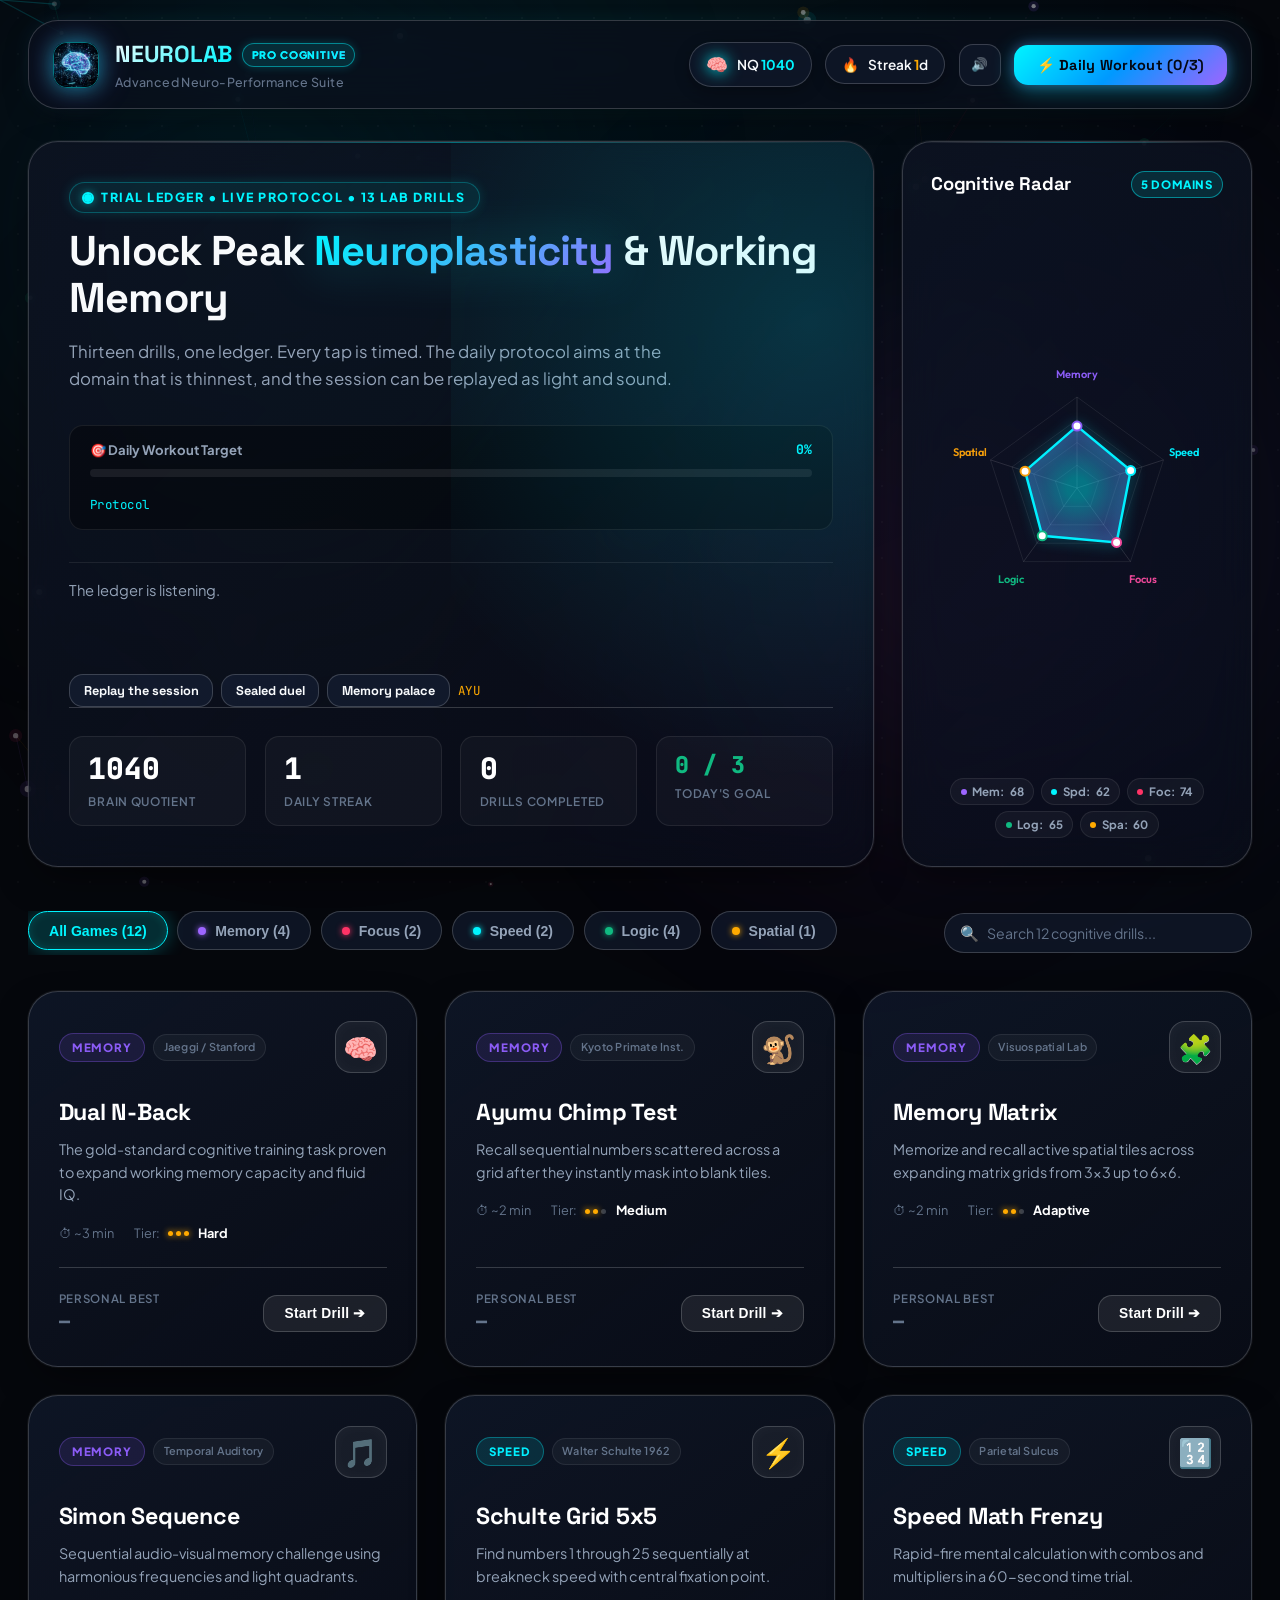
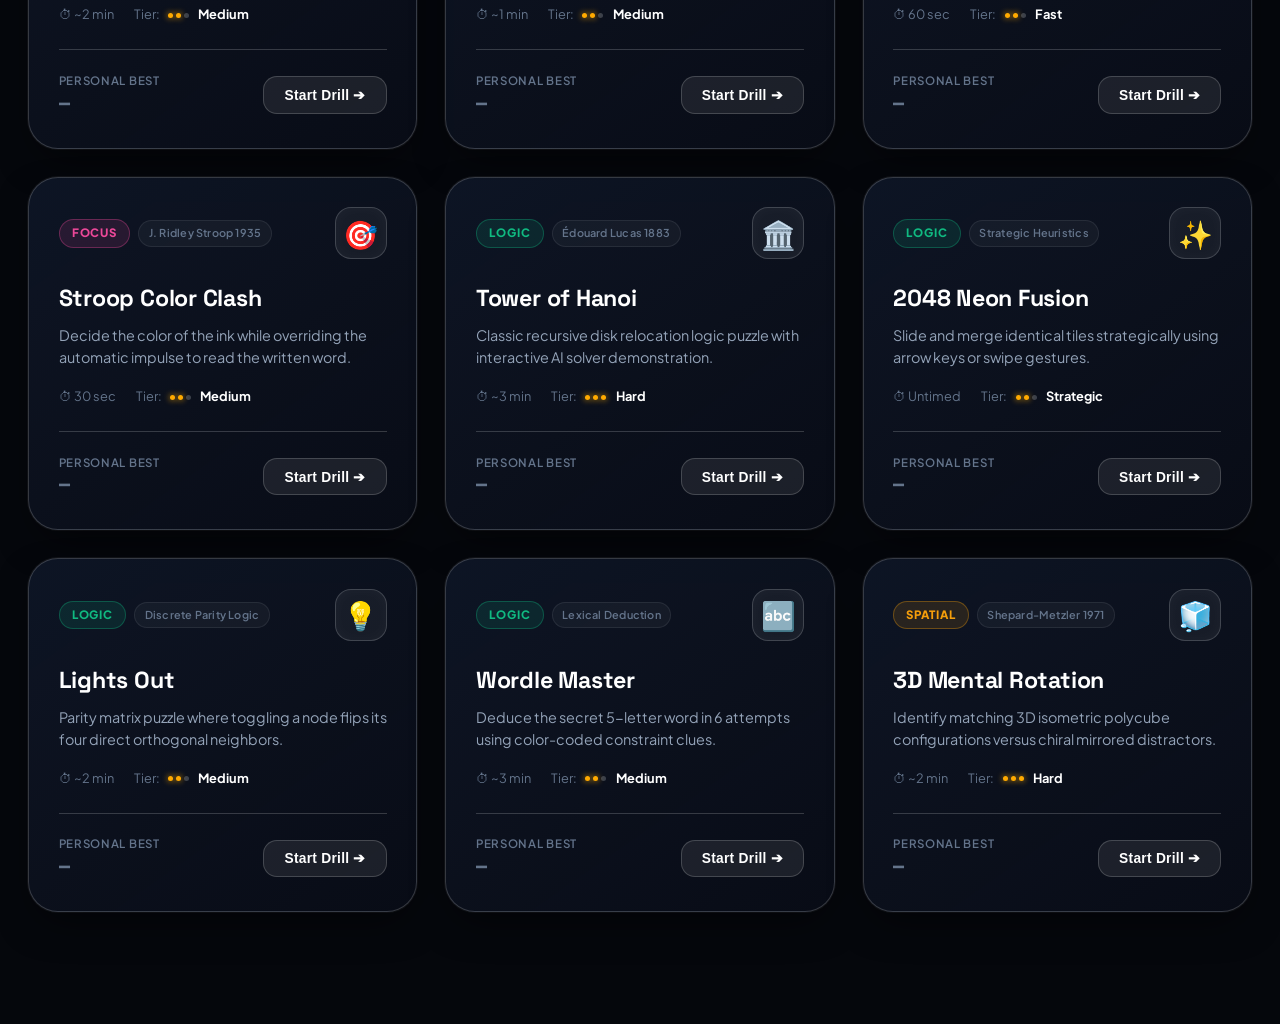
==== commit 83215e92: "Record every trial and turn the lab into a live protocol. Add Ayumu, a solid you can turn, Interfere" ====
--- a/index.html
+++ b/index.html
@@ -78,13 +78,13 @@
         <div>
           <div class="hero-kicker">
             <span class="hero-kicker-dot"></span>
-            <span>CLINICAL COGNITIVE TELEMETRY • 12 LAB-GRADE DRILLS</span>
+            <span>TRIAL LEDGER • LIVE PROTOCOL • 13 LAB DRILLS</span>
           </div>
           <h1 class="hero-title">
             Unlock Peak <span>Neuroplasticity</span> & Working Memory
           </h1>
           <p class="hero-desc">
-            Challenge your working memory, reaction latency, selective attention, and spatial fluid IQ with 12 lab-grade cognitive games inspired by modern neurobiology.
+            Thirteen drills, one ledger. Every tap is timed. The daily protocol aims at the domain that is thinnest, and the session can be replayed as light and sound.
           </p>
 
           <!-- Daily Goal Progress Gauge -->
@@ -98,6 +98,18 @@
             <div class="hero-goal-bar-track">
               <div class="hero-goal-bar-fill" id="hero-goal-bar-fill"></div>
             </div>
+            <div class="workout-rx" id="workout-rx">Protocol</div>
+          </div>
+
+          <div class="lab-strip" id="lab-strip">
+            <p class="lab-note" id="lab-note">The ledger is listening.</p>
+            <canvas class="nq-spark" id="nq-spark"></canvas>
+            <div class="lab-actions">
+              <button class="btn-secondary btn-lab" id="btn-hear-mind" type="button">Replay the session</button>
+              <button class="btn-secondary btn-lab" id="btn-sealed-duel" type="button">Sealed duel</button>
+              <button class="btn-secondary btn-lab" id="btn-palace" type="button">Memory palace</button>
+              <span class="duel-code" id="duel-code">AYU</span>
+            </div>
           </div>
         </div>
 
@@ -152,7 +164,7 @@
         </button>
         <button class="tab-btn" data-category="focus">
           <span class="tab-dot focus"></span>
-          <span>Focus (1)</span>
+          <span>Focus (2)</span>
         </button>
         <button class="tab-btn" data-category="speed">
           <span class="tab-dot speed"></span>
@@ -259,12 +271,24 @@
         <div id="summary-nq-change" style="font-size:0.92rem; color:var(--emerald-primary); font-weight:700;">
           Current NQ: 1040
         </div>
-      </div>
-
-      <div class="modal-footer" style="justify-content:center; gap:1.25rem;">
+        <p id="summary-lab" class="summary-lab"></p>
+      </div>
+
+      <div class="modal-footer" style="justify-content:center; gap:1.25rem; flex-wrap:wrap;">
+        <button class="btn-secondary" id="btn-summary-hear" type="button">Hear this session</button>
         <button class="btn-secondary" id="btn-summary-replay">Play Again</button>
         <button class="btn-primary" id="btn-summary-next">Back to Hub ➔</button>
       </div>
+    </div>
+  </div>
+
+  <div class="modal-overlay" id="palace-modal">
+    <div class="modal-card">
+      <button class="modal-close-btn" type="button">✕</button>
+      <div class="modal-header">
+        <h3 class="modal-title">Memory Palace</h3>
+      </div>
+      <div class="modal-body" id="palace-body"></div>
     </div>
   </div>
 
--- a/css/components.css
+++ b/css/components.css
@@ -7,12 +7,18 @@
 .app-container {
   position: relative;
   z-index: 1;
+  width: 100%;
   max-width: 1440px;
   margin: 0 auto;
   padding: 1.25rem 1.75rem 3.5rem 1.75rem;
   display: flex;
   flex-direction: column;
   min-height: 100vh;
+}
+
+.app-container > * {
+  min-width: 0;
+  max-width: 100%;
 }
 
 /* ==========================================================================
@@ -118,6 +124,33 @@
   align-items: center;
   gap: 0.85rem;
   flex-wrap: wrap;
+}
+
+@media (max-width: 800px) {
+  .app-container {
+    padding: 0.85rem 0.9rem 2.5rem;
+  }
+  .site-header {
+    flex-wrap: wrap;
+    gap: 0.75rem;
+    align-items: flex-start;
+    padding: 0.85rem 1rem;
+  }
+  .header-actions {
+    width: 100%;
+  }
+  .hero-welcome-card {
+    padding: 1.2rem 1rem;
+  }
+  .hero-title,
+  .hero-desc,
+  .lab-note,
+  .workout-rx {
+    overflow-wrap: anywhere;
+  }
+  .hero-title {
+    font-size: 1.75rem;
+  }
 }
 
 .header-stat-pill {
@@ -281,6 +314,8 @@
 .hero-kicker {
   display: inline-flex;
   align-items: center;
+  flex-wrap: wrap;
+  max-width: 100%;
   gap: 0.6rem;
   font-size: 0.78rem;
   text-transform: uppercase;
@@ -540,6 +575,9 @@
   overflow-x: auto;
   padding-bottom: 0.3rem;
   scrollbar-width: none;
+  min-width: 0;
+  max-width: 100%;
+  flex: 1 1 auto;
 }
 
 .category-tabs::-webkit-scrollbar {
@@ -629,7 +667,8 @@
   display: flex;
   align-items: center;
   position: relative;
-  min-width: 270px;
+  min-width: min(270px, 100%);
+  flex: 1 1 220px;
 }
 
 .search-input {
@@ -1223,3 +1262,100 @@
   animation: scaleSuccess 0.25s ease forwards;
   backdrop-filter: blur(16px);
 }
+
+.workout-rx {
+  margin-top: 0.65rem;
+  font-family: var(--font-mono);
+  font-size: 0.78rem;
+  letter-spacing: 0.04em;
+  color: var(--cyan-primary);
+}
+
+.lab-strip {
+  position: relative;
+  z-index: 1;
+  margin-top: 1.35rem;
+  padding-top: 1rem;
+  border-top: 1px solid rgba(255, 255, 255, 0.08);
+  display: flex;
+  flex-direction: column;
+  gap: 0.75rem;
+}
+
+.lab-note,
+.summary-lab {
+  color: var(--text-secondary);
+  font-size: 0.92rem;
+  line-height: 1.55;
+}
+
+.summary-lab {
+  margin-top: 0.85rem;
+  text-align: left;
+}
+
+.nq-spark {
+  width: 100%;
+  height: 48px;
+  display: block;
+}
+
+.lab-actions {
+  display: flex;
+  flex-wrap: wrap;
+  gap: 0.5rem;
+  align-items: center;
+}
+
+.btn-lab {
+  padding: 0.45rem 0.85rem;
+  font-size: 0.8rem;
+}
+
+.duel-code {
+  font-family: var(--font-mono);
+  font-size: 0.78rem;
+  color: var(--amber-primary);
+  letter-spacing: 0.06em;
+}
+
+.palace-empty {
+  color: var(--text-secondary);
+  line-height: 1.55;
+  margin-bottom: 1rem;
+}
+
+.palace-grid {
+  display: grid;
+  gap: 8px;
+  justify-content: center;
+  margin: 0 auto;
+}
+
+.palace-cell {
+  width: 52px;
+  height: 52px;
+  border-radius: 10px;
+  border: 1px solid rgba(157, 101, 255, 0.35);
+  background: rgba(13, 19, 33, 0.9);
+  cursor: pointer;
+}
+
+.palace-cell.picked {
+  background: rgba(157, 101, 255, 0.45);
+  box-shadow: 0 0 16px rgba(157, 101, 255, 0.45);
+}
+
+.palace-cell.hit {
+  background: rgba(16, 185, 129, 0.7);
+  border-color: #10b981;
+}
+
+.palace-cell.miss {
+  background: rgba(239, 68, 68, 0.55);
+  border-color: #ef4444;
+}
+
+.palace-cell.ghost {
+  box-shadow: inset 0 0 0 2px #00f5ff;
+}
--- a/css/games.css
+++ b/css/games.css
@@ -1016,4 +1016,102 @@
 .rotation-canvas {
   width: 140px;
   height: 140px;
-}
+  touch-action: none;
+  cursor: grab;
+}
+
+.ayumu-race {
+  display: flex;
+  justify-content: space-between;
+  align-items: center;
+  gap: 0.75rem;
+  width: min(100%, 640px);
+  padding: 0.55rem 0.9rem;
+  border-radius: var(--radius-full);
+  border: 1px solid rgba(255, 170, 0, 0.35);
+  background: rgba(255, 170, 0, 0.08);
+  font-family: var(--font-mono);
+  font-size: 0.75rem;
+  letter-spacing: 0.04em;
+}
+
+.ayumu-side.you { color: var(--cyan-primary); }
+.ayumu-side.him { color: var(--amber-primary); }
+.ayumu-status {
+  color: var(--text-secondary);
+  text-align: center;
+  flex: 1;
+}
+
+.chimp-tile { position: relative; }
+
+.chimp-tile.ayumu-ghost {
+  box-shadow: 0 0 0 2px #ffaa00, 0 0 18px rgba(255, 170, 0, 0.75);
+}
+
+.chimp-tile.ayumu-ghost::after {
+  content: '🐒';
+  position: absolute;
+  top: -10px;
+  right: -8px;
+  font-size: 0.95rem;
+  filter: drop-shadow(0 0 6px #ffaa00);
+}
+
+.ix-container {
+  display: flex;
+  flex-direction: column;
+  align-items: center;
+  gap: 1rem;
+  width: min(100%, 720px);
+}
+
+.ix-banner {
+  font-family: var(--font-display);
+  font-size: 1.8rem;
+  font-weight: 800;
+  letter-spacing: 0.08em;
+  color: #ffffff;
+}
+
+.ix-banner[data-mode="ink"] { color: var(--rose-primary); }
+.ix-banner[data-mode="scan"] { color: var(--cyan-primary); }
+
+.ix-word { min-height: 1.2em; }
+
+.ix-hint {
+  max-width: 460px;
+  text-align: center;
+  color: var(--text-muted);
+  font-size: 0.82rem;
+  line-height: 1.45;
+}
+
+.ix-numbers {
+  display: flex;
+  flex-wrap: wrap;
+  gap: 0.6rem;
+  justify-content: center;
+}
+
+.ix-num {
+  width: 64px;
+  height: 64px;
+  border-radius: 14px;
+  border: 1px solid rgba(0, 245, 255, 0.45);
+  background: rgba(13, 19, 33, 0.92);
+  color: #ffffff;
+  font-family: var(--font-display);
+  font-size: 1.35rem;
+  font-weight: 800;
+  cursor: pointer;
+}
+
+.ix-num:hover { border-color: var(--cyan-primary); box-shadow: 0 0 16px rgba(0, 245, 255, 0.35); }
+.ix-num.dim,
+.btn-stroop-color.dim { opacity: 0.38; }
+
+.rotation-reference-card .rotation-canvas {
+  width: 180px;
+  height: 180px;
+}
